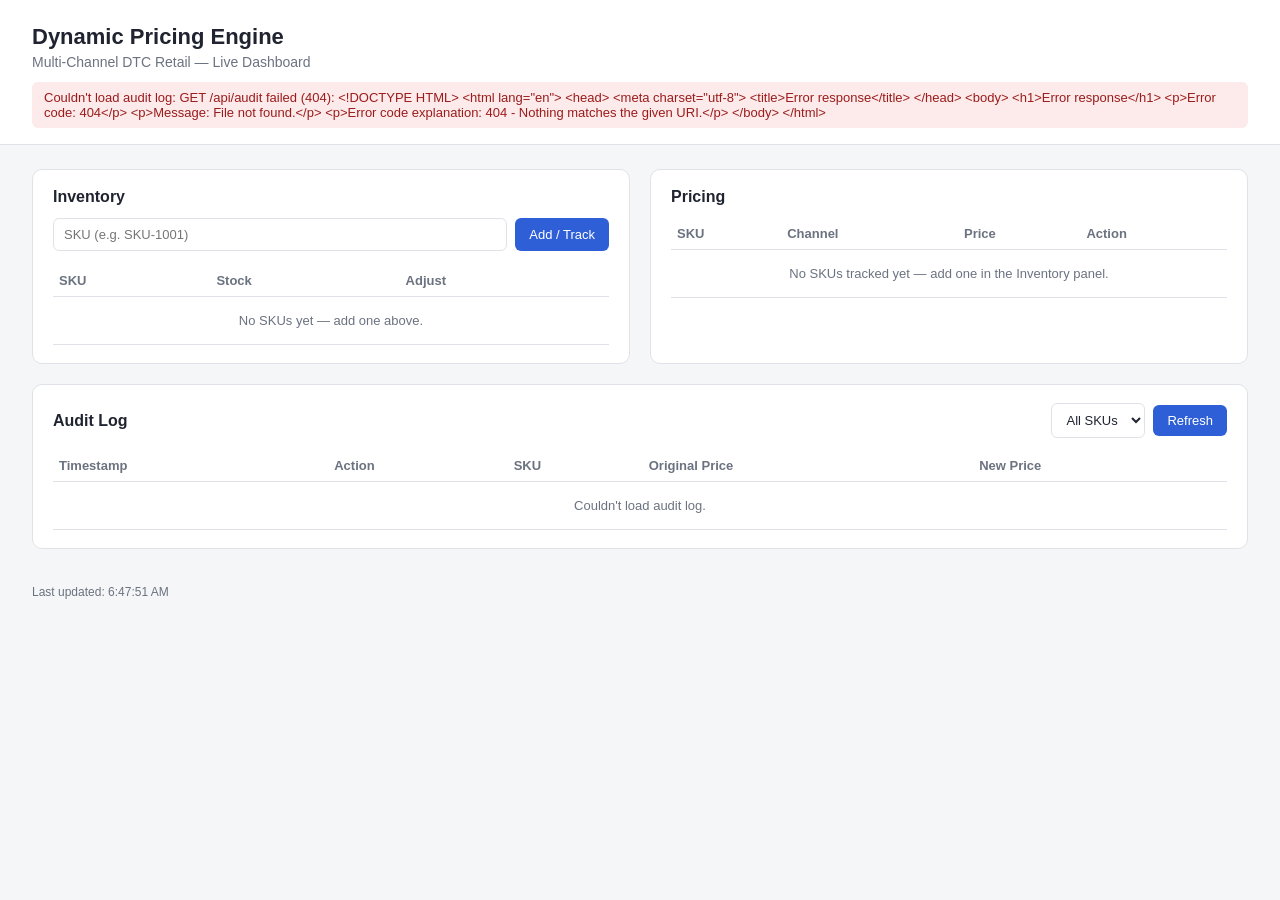
==== src/main/resources/static/index.html @ 4244339b "Add web dashboard UI (Inventory, Pricing, Audit panels)" ====
<!DOCTYPE html>
<html lang="en">
<head>
  <meta charset="UTF-8" />
  <meta name="viewport" content="width=device-width, initial-scale=1.0" />
  <title>Dynamic Pricing Engine — Dashboard</title>
  <link rel="stylesheet" href="css/dashboard.css" />
</head>
<body>

  <header class="app-header">
    <h1>Dynamic Pricing Engine</h1>
    <p class="subtitle">Multi-Channel DTC Retail — Live Dashboard</p>
    <div id="status-banner" class="status-banner status-ok" hidden></div>
  </header>

  <main class="dashboard-grid">

    <!-- Inventory Panel -->
    <section class="panel" id="inventory-panel">
      <h2>Inventory</h2>
      <div class="panel-toolbar">
        <input id="inventory-sku-input" type="text" placeholder="SKU (e.g. SKU-1001)" />
        <button id="inventory-lookup-btn">Add / Track</button>
      </div>
      <table class="data-table">
        <thead>
          <tr>
            <th>SKU</th>
            <th>Stock</th>
            <th>Adjust</th>
          </tr>
        </thead>
        <tbody id="inventory-rows">
          <!-- rows injected by inventory-panel.js -->
        </tbody>
      </table>
    </section>

    <!-- Pricing Panel -->
    <section class="panel" id="pricing-panel">
      <h2>Pricing</h2>
      <table class="data-table">
        <thead>
          <tr>
            <th>SKU</th>
            <th>Channel</th>
            <th>Price</th>
            <th>Action</th>
          </tr>
        </thead>
        <tbody id="pricing-rows">
          <!-- rows injected by pricing-panel.js -->
        </tbody>
      </table>
    </section>

    <!-- Audit Panel -->
    <section class="panel panel-wide" id="audit-panel">
      <div class="panel-header-row">
        <h2>Audit Log</h2>
        <div class="audit-toolbar">
          <select id="audit-sku-filter" aria-label="Filter audit log by SKU">
            <option value="">All SKUs</option>
          </select>
          <button id="audit-refresh-btn">Refresh</button>
        </div>
      </div>
      <table class="data-table">
        <thead>
          <tr>
            <th>Timestamp</th>
            <th>Action</th>
            <th>SKU</th>
            <th>Original Price</th>
            <th>New Price</th>
          </tr>
        </thead>
        <tbody id="audit-rows">
          <!-- rows injected by audit-panel.js -->
        </tbody>
      </table>
    </section>

  </main>

  <footer class="app-footer">
    <span id="last-updated">Not yet loaded</span>
  </footer>

  <script src="js/api.js"></script>
  <script src="js/inventory-panel.js"></script>
  <script src="js/pricing-panel.js"></script>
  <script src="js/audit-panel.js"></script>
  <script src="js/dashboard.js"></script>
</body>
</html>
---- src/main/resources/static/css/dashboard.css ----
:root {
  --color-bg: #f5f6f8;
  --color-panel: #ffffff;
  --color-border: #e0e2e7;
  --color-text: #1f2430;
  --color-muted: #6b7280;
  --color-primary: #2f5fd6;
  --color-primary-hover: #24449e;
  --color-rising: #1a8f4c;
  --color-falling: #c23b3b;
  --color-stable: #6b7280;
  --color-danger-bg: #fdeaea;
  --color-danger-text: #9b1c1c;
  --color-ok-bg: #e8f5ee;
  --color-ok-text: #1a6b3c;
  font-family: -apple-system, BlinkMacSystemFont, "Segoe UI", Roboto, Helvetica, Arial, sans-serif;
}

* { box-sizing: border-box; }

body {
  margin: 0;
  background: var(--color-bg);
  color: var(--color-text);
}

.app-header {
  padding: 24px 32px 16px;
  border-bottom: 1px solid var(--color-border);
  background: var(--color-panel);
}

.app-header h1 {
  margin: 0;
  font-size: 22px;
}

.subtitle {
  margin: 4px 0 0;
  color: var(--color-muted);
  font-size: 14px;
}

.status-banner {
  margin-top: 12px;
  padding: 8px 12px;
  border-radius: 6px;
  font-size: 13px;
}

.status-banner.status-ok {
  background: var(--color-ok-bg);
  color: var(--color-ok-text);
}

.status-banner.status-error {
  background: var(--color-danger-bg);
  color: var(--color-danger-text);
}

.dashboard-grid {
  display: grid;
  grid-template-columns: 1fr 1fr;
  gap: 20px;
  padding: 24px 32px;
}

.panel {
  background: var(--color-panel);
  border: 1px solid var(--color-border);
  border-radius: 10px;
  padding: 18px 20px;
}

.panel-wide {
  grid-column: 1 / -1;
}

.panel h2 {
  margin: 0 0 12px;
  font-size: 16px;
}

.panel-header-row {
  display: flex;
  align-items: center;
  justify-content: space-between;
  margin-bottom: 12px;
}

.panel-header-row h2 { margin: 0; }

.panel-toolbar {
  display: flex;
  gap: 8px;
  margin-bottom: 14px;
}

.panel-toolbar input {
  flex: 1;
  padding: 8px 10px;
  border: 1px solid var(--color-border);
  border-radius: 6px;
  font-size: 13px;
}

.audit-toolbar {
  display: flex;
  gap: 8px;
  align-items: center;
}

.audit-toolbar select {
  padding: 8px 10px;
  border: 1px solid var(--color-border);
  border-radius: 6px;
  font-size: 13px;
  background: var(--color-panel);
  color: var(--color-text);
}

button {
  padding: 8px 14px;
  background: var(--color-primary);
  color: white;
  border: none;
  border-radius: 6px;
  font-size: 13px;
  cursor: pointer;
}

button:hover { background: var(--color-primary-hover); }

button.secondary {
  background: transparent;
  color: var(--color-primary);
  border: 1px solid var(--color-primary);
}

button.secondary:hover {
  background: #eef2fc;
}

.data-table {
  width: 100%;
  border-collapse: collapse;
  font-size: 13px;
}

.data-table th {
  text-align: left;
  padding: 8px 6px;
  color: var(--color-muted);
  border-bottom: 1px solid var(--color-border);
  font-weight: 600;
}

.data-table td {
  padding: 8px 6px;
  border-bottom: 1px solid var(--color-border);
}

.data-table tbody tr:hover {
  background: #fafbfd;
}

.qty-controls {
  display: flex;
  gap: 6px;
  align-items: center;
}

.qty-controls button {
  padding: 4px 10px;
  font-size: 14px;
}

.trend-badge {
  display: inline-block;
  padding: 2px 8px;
  border-radius: 12px;
  font-size: 12px;
  font-weight: 600;
}

.trend-badge.RISING { background: #e6f6ec; color: var(--color-rising); }
.trend-badge.FALLING { background: #fbeaea; color: var(--color-falling); }
.trend-badge.STABLE { background: #eef0f2; color: var(--color-stable); }

.empty-row td {
  color: var(--color-muted);
  text-align: center;
  padding: 16px 6px;
}

.app-footer {
  padding: 12px 32px 24px;
  color: var(--color-muted);
  font-size: 12px;
}
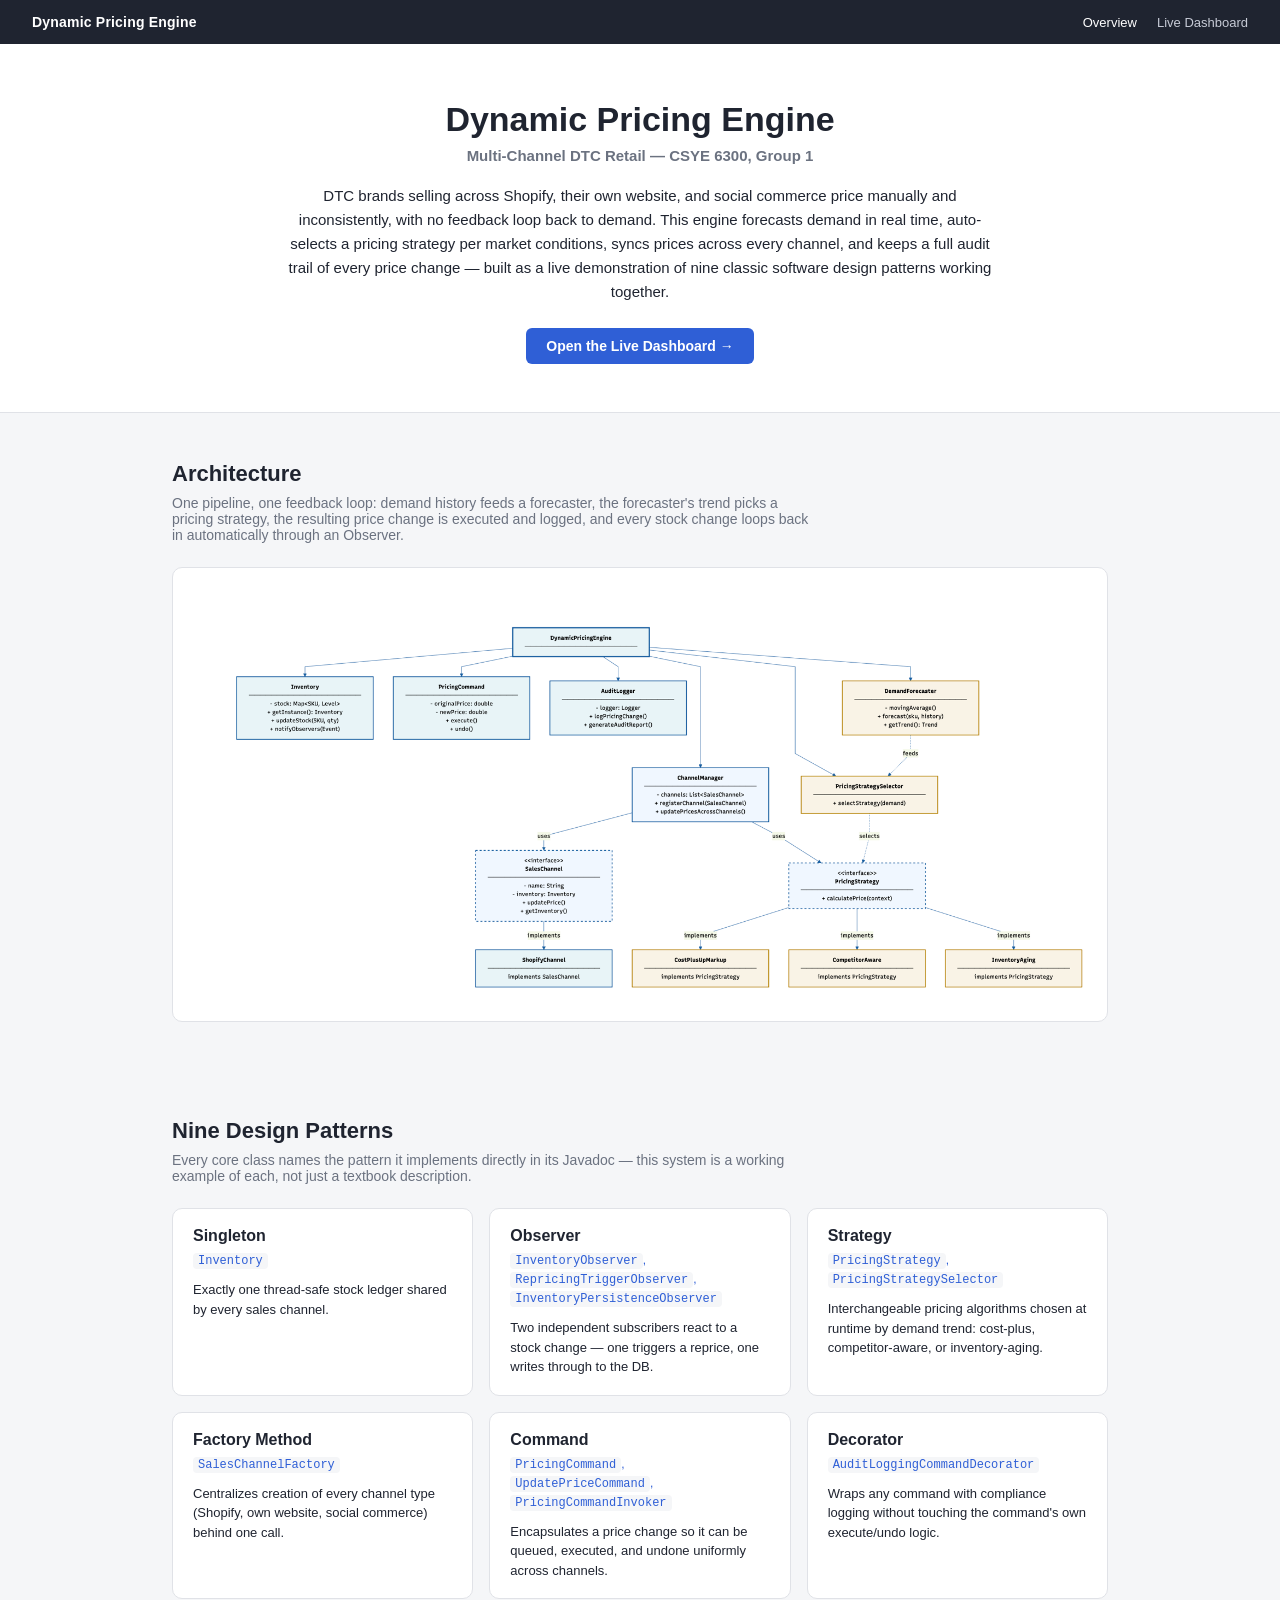
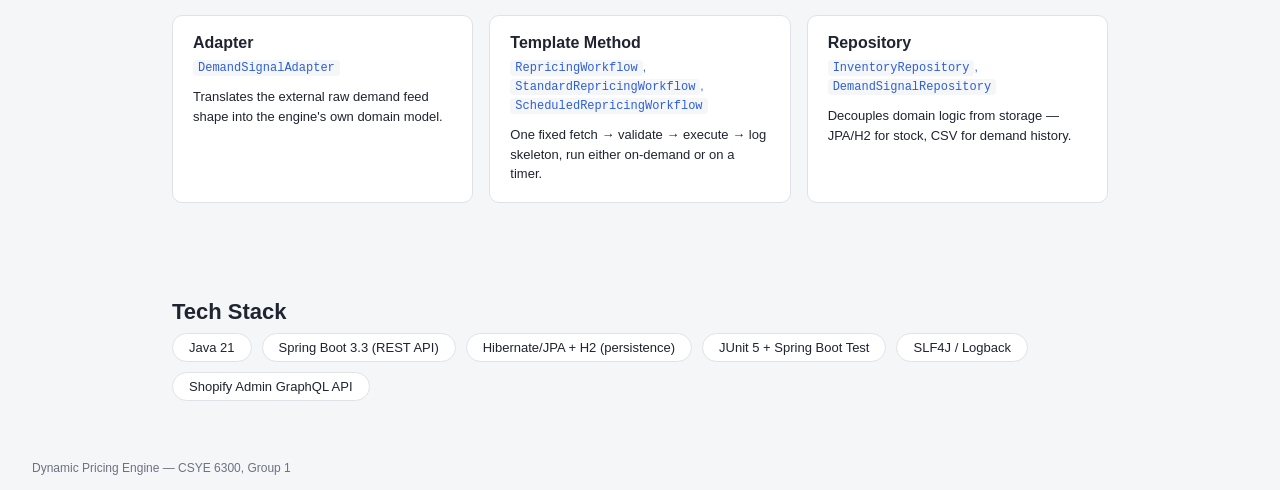
==== commit a8424358: "make a overview dashboard" ====
--- a/src/main/resources/static/index.html
+++ b/src/main/resources/static/index.html
@@ -3,95 +3,128 @@
 <head>
   <meta charset="UTF-8" />
   <meta name="viewport" content="width=device-width, initial-scale=1.0" />
-  <title>Dynamic Pricing Engine — Dashboard</title>
+  <title>Dynamic Pricing Engine — Multi-Channel DTC Retail</title>
   <link rel="stylesheet" href="css/dashboard.css" />
+  <link rel="stylesheet" href="css/landing.css" />
 </head>
 <body>
 
-  <header class="app-header">
+  <nav class="top-nav">
+    <span class="top-nav-brand">Dynamic Pricing Engine</span>
+    <div class="top-nav-links">
+      <a href="index.html" class="active">Overview</a>
+      <a href="dashboard.html">Live Dashboard</a>
+    </div>
+  </nav>
+
+  <header class="hero">
     <h1>Dynamic Pricing Engine</h1>
-    <p class="subtitle">Multi-Channel DTC Retail — Live Dashboard</p>
-    <div id="status-banner" class="status-banner status-ok" hidden></div>
+    <p class="hero-subtitle">Multi-Channel DTC Retail — CSYE 6300, Group 1</p>
+    <p class="hero-blurb">
+      DTC brands selling across Shopify, their own website, and social commerce
+      price manually and inconsistently, with no feedback loop back to demand.
+      This engine forecasts demand in real time, auto-selects a pricing
+      strategy per market conditions, syncs prices across every channel, and
+      keeps a full audit trail of every price change — built as a live
+      demonstration of nine classic software design patterns working together.
+    </p>
+    <a class="hero-cta" href="dashboard.html">Open the Live Dashboard →</a>
   </header>
 
-  <main class="dashboard-grid">
+  <section class="section">
+    <h2>Architecture</h2>
+    <p class="section-lede">
+      One pipeline, one feedback loop: demand history feeds a forecaster,
+      the forecaster's trend picks a pricing strategy, the resulting price
+      change is executed and logged, and every stock change loops back in
+      automatically through an Observer.
+    </p>
+    <div class="diagram-frame">
+      <img src="media/uml_diagram.png" alt="UML diagram of the pricing engine architecture" />
+    </div>
+  </section>
 
-    <!-- Inventory Panel -->
-    <section class="panel" id="inventory-panel">
-      <h2>Inventory</h2>
-      <div class="panel-toolbar">
-        <input id="inventory-sku-input" type="text" placeholder="SKU (e.g. SKU-1001)" />
-        <button id="inventory-lookup-btn">Add / Track</button>
-      </div>
-      <table class="data-table">
-        <thead>
-          <tr>
-            <th>SKU</th>
-            <th>Stock</th>
-            <th>Adjust</th>
-          </tr>
-        </thead>
-        <tbody id="inventory-rows">
-          <!-- rows injected by inventory-panel.js -->
-        </tbody>
-      </table>
-    </section>
+  <section class="section">
+    <h2>Nine Design Patterns</h2>
+    <p class="section-lede">
+      Every core class names the pattern it implements directly in its
+      Javadoc — this system is a working example of each, not just a
+      textbook description.
+    </p>
+    <div class="pattern-grid">
 
-    <!-- Pricing Panel -->
-    <section class="panel" id="pricing-panel">
-      <h2>Pricing</h2>
-      <table class="data-table">
-        <thead>
-          <tr>
-            <th>SKU</th>
-            <th>Channel</th>
-            <th>Price</th>
-            <th>Action</th>
-          </tr>
-        </thead>
-        <tbody id="pricing-rows">
-          <!-- rows injected by pricing-panel.js -->
-        </tbody>
-      </table>
-    </section>
+      <article class="pattern-card">
+        <h3>Singleton</h3>
+        <p class="pattern-class"><code>Inventory</code></p>
+        <p>Exactly one thread-safe stock ledger shared by every sales channel.</p>
+      </article>
 
-    <!-- Audit Panel -->
-    <section class="panel panel-wide" id="audit-panel">
-      <div class="panel-header-row">
-        <h2>Audit Log</h2>
-        <div class="audit-toolbar">
-          <select id="audit-sku-filter" aria-label="Filter audit log by SKU">
-            <option value="">All SKUs</option>
-          </select>
-          <button id="audit-refresh-btn">Refresh</button>
-        </div>
-      </div>
-      <table class="data-table">
-        <thead>
-          <tr>
-            <th>Timestamp</th>
-            <th>Action</th>
-            <th>SKU</th>
-            <th>Original Price</th>
-            <th>New Price</th>
-          </tr>
-        </thead>
-        <tbody id="audit-rows">
-          <!-- rows injected by audit-panel.js -->
-        </tbody>
-      </table>
-    </section>
+      <article class="pattern-card">
+        <h3>Observer</h3>
+        <p class="pattern-class"><code>InventoryObserver</code>, <code>RepricingTriggerObserver</code>, <code>InventoryPersistenceObserver</code></p>
+        <p>Two independent subscribers react to a stock change — one triggers a reprice, one writes through to the DB.</p>
+      </article>
 
-  </main>
+      <article class="pattern-card">
+        <h3>Strategy</h3>
+        <p class="pattern-class"><code>PricingStrategy</code>, <code>PricingStrategySelector</code></p>
+        <p>Interchangeable pricing algorithms chosen at runtime by demand trend: cost-plus, competitor-aware, or inventory-aging.</p>
+      </article>
+
+      <article class="pattern-card">
+        <h3>Factory Method</h3>
+        <p class="pattern-class"><code>SalesChannelFactory</code></p>
+        <p>Centralizes creation of every channel type (Shopify, own website, social commerce) behind one call.</p>
+      </article>
+
+      <article class="pattern-card">
+        <h3>Command</h3>
+        <p class="pattern-class"><code>PricingCommand</code>, <code>UpdatePriceCommand</code>, <code>PricingCommandInvoker</code></p>
+        <p>Encapsulates a price change so it can be queued, executed, and undone uniformly across channels.</p>
+      </article>
+
+      <article class="pattern-card">
+        <h3>Decorator</h3>
+        <p class="pattern-class"><code>AuditLoggingCommandDecorator</code></p>
+        <p>Wraps any command with compliance logging without touching the command's own execute/undo logic.</p>
+      </article>
+
+      <article class="pattern-card">
+        <h3>Adapter</h3>
+        <p class="pattern-class"><code>DemandSignalAdapter</code></p>
+        <p>Translates the external raw demand feed shape into the engine's own domain model.</p>
+      </article>
+
+      <article class="pattern-card">
+        <h3>Template Method</h3>
+        <p class="pattern-class"><code>RepricingWorkflow</code>, <code>StandardRepricingWorkflow</code>, <code>ScheduledRepricingWorkflow</code></p>
+        <p>One fixed fetch → validate → execute → log skeleton, run either on-demand or on a timer.</p>
+      </article>
+
+      <article class="pattern-card">
+        <h3>Repository</h3>
+        <p class="pattern-class"><code>InventoryRepository</code>, <code>DemandSignalRepository</code></p>
+        <p>Decouples domain logic from storage — JPA/H2 for stock, CSV for demand history.</p>
+      </article>
+
+    </div>
+  </section>
+
+  <section class="section">
+    <h2>Tech Stack</h2>
+    <ul class="tech-list">
+      <li>Java 21</li>
+      <li>Spring Boot 3.3 (REST API)</li>
+      <li>Hibernate/JPA + H2 (persistence)</li>
+      <li>JUnit 5 + Spring Boot Test</li>
+      <li>SLF4J / Logback</li>
+      <li>Shopify Admin GraphQL API</li>
+    </ul>
+  </section>
 
   <footer class="app-footer">
-    <span id="last-updated">Not yet loaded</span>
+    <span>Dynamic Pricing Engine — CSYE 6300, Group 1</span>
   </footer>
 
-  <script src="js/api.js"></script>
-  <script src="js/inventory-panel.js"></script>
-  <script src="js/pricing-panel.js"></script>
-  <script src="js/audit-panel.js"></script>
-  <script src="js/dashboard.js"></script>
 </body>
 </html>
--- a/src/main/resources/static/css/dashboard.css
+++ b/src/main/resources/static/css/dashboard.css
@@ -24,6 +24,52 @@
   color: var(--color-text);
 }
 
+.top-nav {
+  display: flex;
+  align-items: center;
+  justify-content: space-between;
+  padding: 14px 32px;
+  background: var(--color-text);
+}
+
+.top-nav-brand {
+  color: #fff;
+  font-weight: 600;
+  font-size: 14px;
+  letter-spacing: 0.2px;
+}
+
+.top-nav-links {
+  display: flex;
+  gap: 20px;
+}
+
+.top-nav-links a {
+  color: #c7cbd6;
+  text-decoration: none;
+  font-size: 13px;
+  font-weight: 500;
+}
+
+.top-nav-links a:hover,
+.top-nav-links a.active {
+  color: #fff;
+}
+
+.panel-subtitle {
+  margin: -4px 0 14px;
+  color: var(--color-muted);
+  font-size: 12px;
+  line-height: 1.5;
+}
+
+.panel-subtitle code {
+  background: var(--color-bg);
+  border-radius: 4px;
+  padding: 1px 5px;
+  font-size: 11px;
+}
+
 .app-header {
   padding: 24px 32px 16px;
   border-bottom: 1px solid var(--color-border);
--- a/src/main/resources/static/css/landing.css
+++ b/src/main/resources/static/css/landing.css
@@ -0,0 +1,135 @@
+.hero {
+  padding: 56px 32px 48px;
+  background: var(--color-panel);
+  border-bottom: 1px solid var(--color-border);
+  text-align: center;
+}
+
+.hero h1 {
+  margin: 0;
+  font-size: 34px;
+}
+
+.hero-subtitle {
+  margin: 8px 0 0;
+  color: var(--color-muted);
+  font-size: 15px;
+  font-weight: 600;
+}
+
+.hero-blurb {
+  max-width: 720px;
+  margin: 20px auto 0;
+  color: var(--color-text);
+  font-size: 15px;
+  line-height: 1.6;
+}
+
+.hero-cta {
+  display: inline-block;
+  margin-top: 24px;
+  padding: 10px 20px;
+  background: var(--color-primary);
+  color: #fff;
+  text-decoration: none;
+  border-radius: 6px;
+  font-size: 14px;
+  font-weight: 600;
+}
+
+.hero-cta:hover {
+  background: var(--color-primary-hover);
+}
+
+.section {
+  max-width: 1000px;
+  margin: 0 auto;
+  padding: 48px 32px;
+}
+
+.section h2 {
+  margin: 0 0 8px;
+  font-size: 22px;
+}
+
+.section-lede {
+  margin: 0 0 24px;
+  color: var(--color-muted);
+  font-size: 14px;
+  max-width: 640px;
+}
+
+.diagram-frame {
+  background: var(--color-panel);
+  border: 1px solid var(--color-border);
+  border-radius: 10px;
+  padding: 16px;
+  text-align: center;
+}
+
+.diagram-frame img {
+  max-width: 100%;
+  height: auto;
+  border-radius: 6px;
+}
+
+.pattern-grid {
+  display: grid;
+  grid-template-columns: repeat(3, 1fr);
+  gap: 16px;
+}
+
+.pattern-card {
+  background: var(--color-panel);
+  border: 1px solid var(--color-border);
+  border-radius: 10px;
+  padding: 18px 20px;
+}
+
+.pattern-card h3 {
+  margin: 0 0 6px;
+  font-size: 16px;
+}
+
+.pattern-class {
+  margin: 0 0 10px;
+  font-size: 12px;
+  color: var(--color-primary);
+  line-height: 1.5;
+}
+
+.pattern-class code {
+  background: var(--color-bg);
+  border-radius: 4px;
+  padding: 1px 5px;
+}
+
+.pattern-card p:not(.pattern-class) {
+  margin: 0;
+  font-size: 13px;
+  color: var(--color-text);
+  line-height: 1.5;
+}
+
+.tech-list {
+  display: flex;
+  flex-wrap: wrap;
+  gap: 10px;
+  list-style: none;
+  padding: 0;
+  margin: 0;
+}
+
+.tech-list li {
+  background: var(--color-panel);
+  border: 1px solid var(--color-border);
+  border-radius: 20px;
+  padding: 6px 16px;
+  font-size: 13px;
+}
+
+@media (max-width: 720px) {
+  .pattern-grid {
+    grid-template-columns: 1fr;
+  }
+}
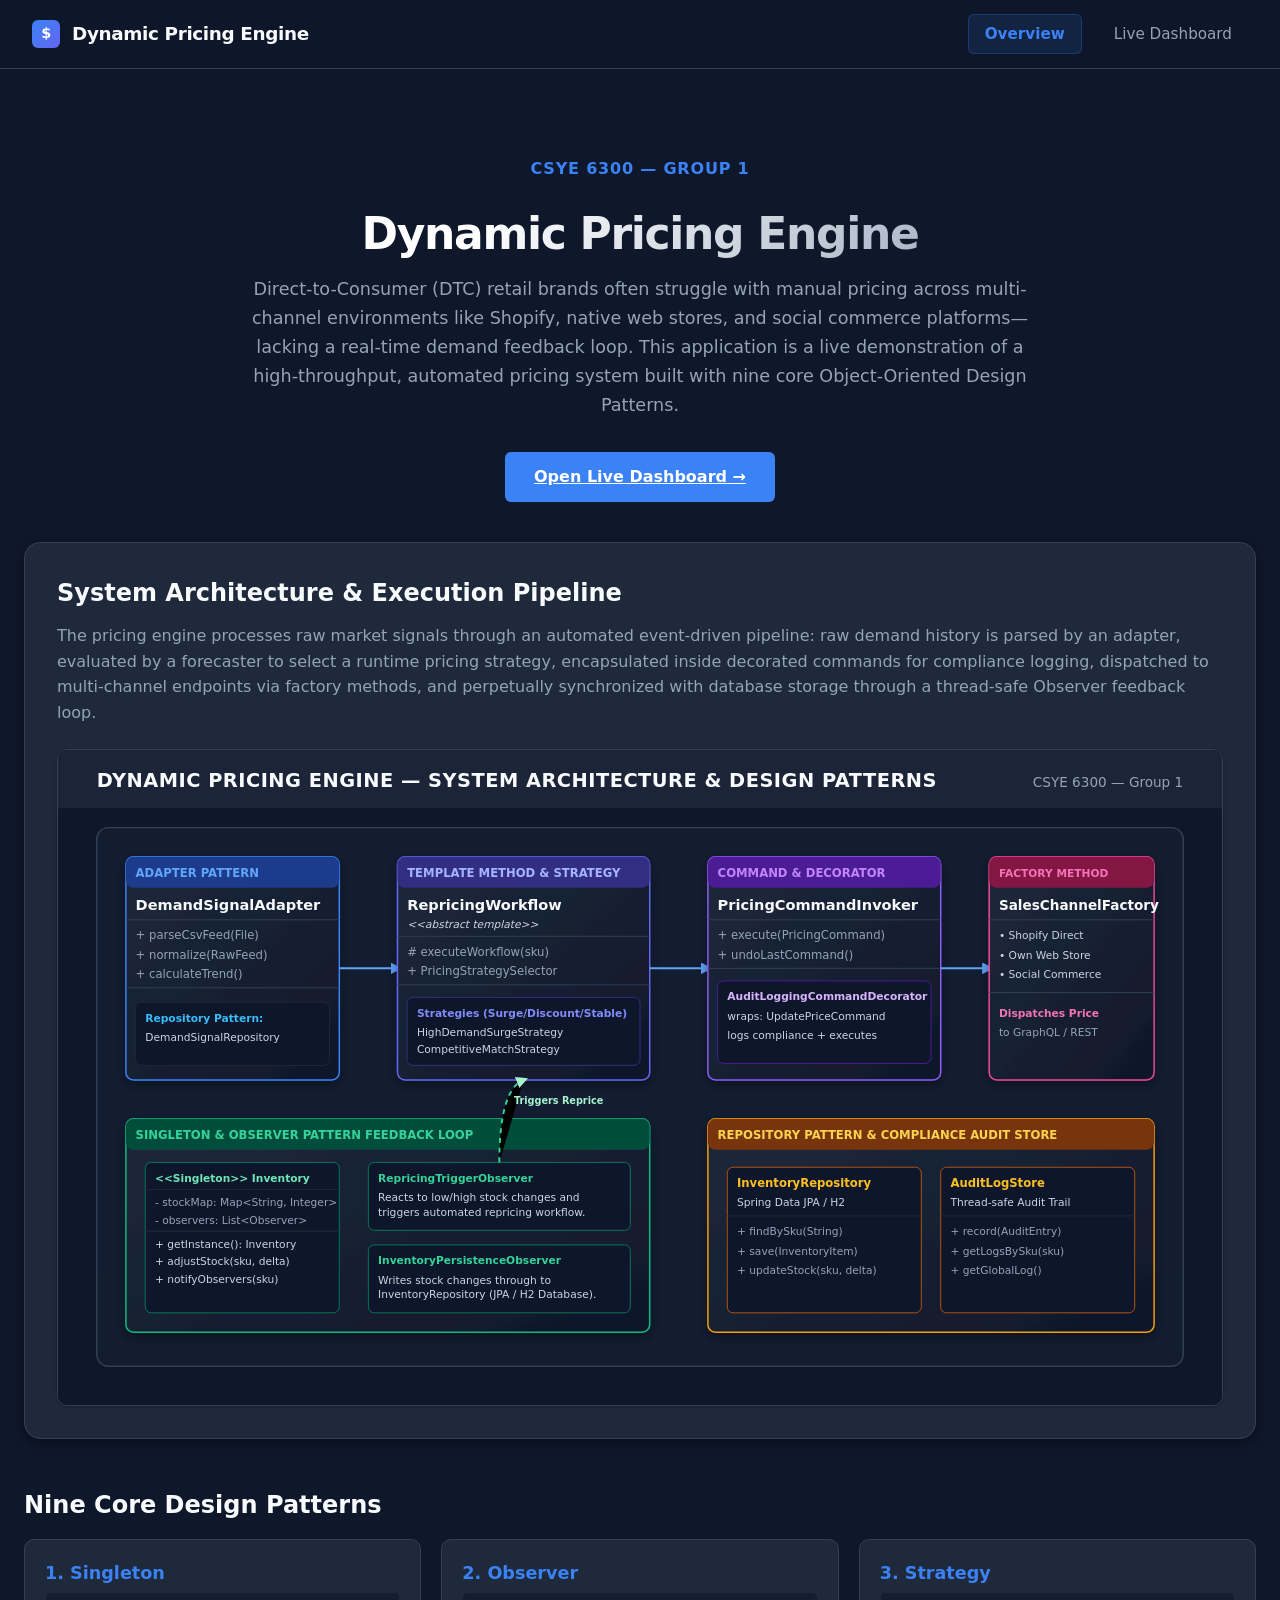
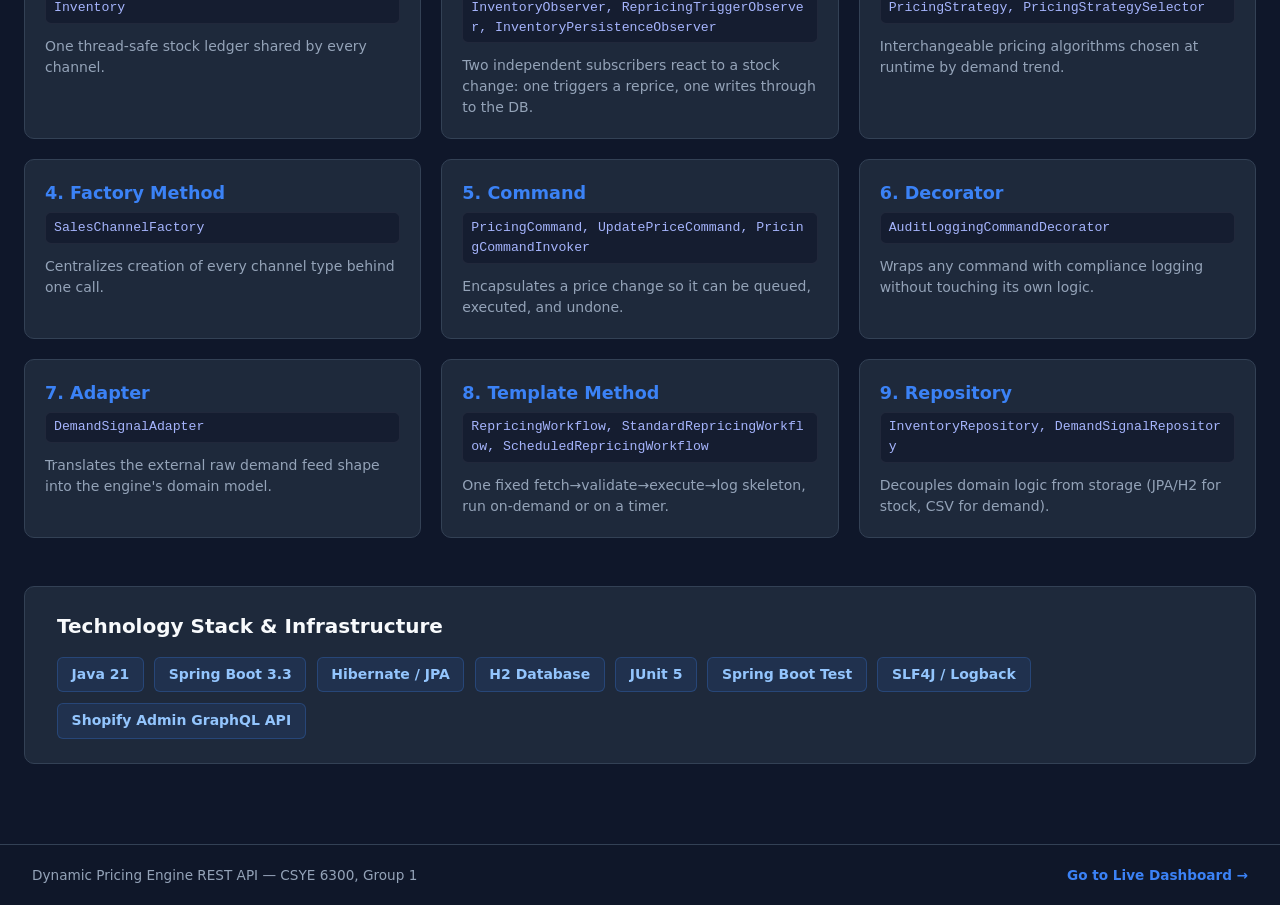
==== commit 72acf5d0: "Integrate emergent-generated dashboard UI with real backend, add pagination Replace the hand-built s" ====
--- a/src/main/resources/static/index.html
+++ b/src/main/resources/static/index.html
@@ -1,129 +1,145 @@
 <!DOCTYPE html>
 <html lang="en">
 <head>
-  <meta charset="UTF-8" />
-  <meta name="viewport" content="width=device-width, initial-scale=1.0" />
-  <title>Dynamic Pricing Engine — Multi-Channel DTC Retail</title>
-  <link rel="stylesheet" href="css/dashboard.css" />
-  <link rel="stylesheet" href="css/landing.css" />
+  <meta charset="UTF-8">
+  <meta name="viewport" content="width=device-width, initial-scale=1.0">
+  <title>Overview — Dynamic Pricing Engine</title>
+  <link rel="stylesheet" href="css/styles.css">
 </head>
 <body>
 
+  <!-- Persistent Top Navigation Bar -->
   <nav class="top-nav">
-    <span class="top-nav-brand">Dynamic Pricing Engine</span>
-    <div class="top-nav-links">
-      <a href="index.html" class="active">Overview</a>
-      <a href="dashboard.html">Live Dashboard</a>
+    <a href="index.html" class="nav-brand">
+      <div class="nav-brand-icon">$</div>
+      <span>Dynamic Pricing Engine</span>
+    </a>
+    <div class="nav-links">
+      <a href="index.html" class="nav-link active">Overview</a>
+      <a href="dashboard.html" class="nav-link">Live Dashboard</a>
     </div>
   </nav>
 
-  <header class="hero">
-    <h1>Dynamic Pricing Engine</h1>
-    <p class="hero-subtitle">Multi-Channel DTC Retail — CSYE 6300, Group 1</p>
-    <p class="hero-blurb">
-      DTC brands selling across Shopify, their own website, and social commerce
-      price manually and inconsistently, with no feedback loop back to demand.
-      This engine forecasts demand in real time, auto-selects a pricing
-      strategy per market conditions, syncs prices across every channel, and
-      keeps a full audit trail of every price change — built as a live
-      demonstration of nine classic software design patterns working together.
-    </p>
-    <a class="hero-cta" href="dashboard.html">Open the Live Dashboard →</a>
-  </header>
+  <main class="page-container">
 
-  <section class="section">
-    <h2>Architecture</h2>
-    <p class="section-lede">
-      One pipeline, one feedback loop: demand history feeds a forecaster,
-      the forecaster's trend picks a pricing strategy, the resulting price
-      change is executed and logged, and every stock change loops back in
-      automatically through an Observer.
-    </p>
-    <div class="diagram-frame">
-      <img src="media/uml_diagram.png" alt="UML diagram of the pricing engine architecture" />
-    </div>
-  </section>
+    <!-- Hero Section -->
+    <section class="hero-section">
+      <div class="group-tag">CSYE 6300 — Group 1</div>
+      <h1>Dynamic Pricing Engine</h1>
+      <p>
+        Direct-to-Consumer (DTC) retail brands often struggle with manual pricing across multi-channel environments like Shopify, native web stores, and social commerce platforms—lacking a real-time demand feedback loop. This application is a live demonstration of a high-throughput, automated pricing system built with nine core Object-Oriented Design Patterns.
+      </p>
+      <a href="dashboard.html" class="btn btn-primary" style="padding: 0.75rem 1.75rem; font-size: 1rem;">
+        Open Live Dashboard &rarr;
+      </a>
+    </section>
 
-  <section class="section">
-    <h2>Nine Design Patterns</h2>
-    <p class="section-lede">
-      Every core class names the pattern it implements directly in its
-      Javadoc — this system is a working example of each, not just a
-      textbook description.
-    </p>
-    <div class="pattern-grid">
+    <!-- Architecture Section -->
+    <section class="arch-section">
+      <h2>System Architecture &amp; Execution Pipeline</h2>
+      <p>
+        The pricing engine processes raw market signals through an automated event-driven pipeline: raw demand history is parsed by an adapter, evaluated by a forecaster to select a runtime pricing strategy, encapsulated inside decorated commands for compliance logging, dispatched to multi-channel endpoints via factory methods, and perpetually synchronized with database storage through a thread-safe Observer feedback loop.
+      </p>
+      <div class="arch-diagram-box">
+        <picture>
+          <source srcset="media/uml_diagram.svg" type="image/svg+xml">
+          <img src="media/uml_diagram.png" alt="UML Architecture Diagram for Dynamic Pricing Engine" referrerpolicy="no-referrer">
+        </picture>
+      </div>
+    </section>
 
-      <article class="pattern-card">
-        <h3>Singleton</h3>
-        <p class="pattern-class"><code>Inventory</code></p>
-        <p>Exactly one thread-safe stock ledger shared by every sales channel.</p>
-      </article>
+    <!-- Nine Design Patterns Grid -->
+    <section style="margin-bottom: 3rem;">
+      <h2 style="font-size: 1.5rem; font-weight: 700; margin-bottom: 1rem;">Nine Core Design Patterns</h2>
+      
+      <div class="patterns-grid">
+        
+        <!-- 1. Singleton -->
+        <div class="pattern-card">
+          <div class="pattern-name">1. Singleton</div>
+          <code class="class-name">Inventory</code>
+          <p class="desc">One thread-safe stock ledger shared by every channel.</p>
+        </div>
 
-      <article class="pattern-card">
-        <h3>Observer</h3>
-        <p class="pattern-class"><code>InventoryObserver</code>, <code>RepricingTriggerObserver</code>, <code>InventoryPersistenceObserver</code></p>
-        <p>Two independent subscribers react to a stock change — one triggers a reprice, one writes through to the DB.</p>
-      </article>
+        <!-- 2. Observer -->
+        <div class="pattern-card">
+          <div class="pattern-name">2. Observer</div>
+          <code class="class-name">InventoryObserver, RepricingTriggerObserver, InventoryPersistenceObserver</code>
+          <p class="desc">Two independent subscribers react to a stock change: one triggers a reprice, one writes through to the DB.</p>
+        </div>
 
-      <article class="pattern-card">
-        <h3>Strategy</h3>
-        <p class="pattern-class"><code>PricingStrategy</code>, <code>PricingStrategySelector</code></p>
-        <p>Interchangeable pricing algorithms chosen at runtime by demand trend: cost-plus, competitor-aware, or inventory-aging.</p>
-      </article>
+        <!-- 3. Strategy -->
+        <div class="pattern-card">
+          <div class="pattern-name">3. Strategy</div>
+          <code class="class-name">PricingStrategy, PricingStrategySelector</code>
+          <p class="desc">Interchangeable pricing algorithms chosen at runtime by demand trend.</p>
+        </div>
 
-      <article class="pattern-card">
-        <h3>Factory Method</h3>
-        <p class="pattern-class"><code>SalesChannelFactory</code></p>
-        <p>Centralizes creation of every channel type (Shopify, own website, social commerce) behind one call.</p>
-      </article>
+        <!-- 4. Factory Method -->
+        <div class="pattern-card">
+          <div class="pattern-name">4. Factory Method</div>
+          <code class="class-name">SalesChannelFactory</code>
+          <p class="desc">Centralizes creation of every channel type behind one call.</p>
+        </div>
 
-      <article class="pattern-card">
-        <h3>Command</h3>
-        <p class="pattern-class"><code>PricingCommand</code>, <code>UpdatePriceCommand</code>, <code>PricingCommandInvoker</code></p>
-        <p>Encapsulates a price change so it can be queued, executed, and undone uniformly across channels.</p>
-      </article>
+        <!-- 5. Command -->
+        <div class="pattern-card">
+          <div class="pattern-name">5. Command</div>
+          <code class="class-name">PricingCommand, UpdatePriceCommand, PricingCommandInvoker</code>
+          <p class="desc">Encapsulates a price change so it can be queued, executed, and undone.</p>
+        </div>
 
-      <article class="pattern-card">
-        <h3>Decorator</h3>
-        <p class="pattern-class"><code>AuditLoggingCommandDecorator</code></p>
-        <p>Wraps any command with compliance logging without touching the command's own execute/undo logic.</p>
-      </article>
+        <!-- 6. Decorator -->
+        <div class="pattern-card">
+          <div class="pattern-name">6. Decorator</div>
+          <code class="class-name">AuditLoggingCommandDecorator</code>
+          <p class="desc">Wraps any command with compliance logging without touching its own logic.</p>
+        </div>
 
-      <article class="pattern-card">
-        <h3>Adapter</h3>
-        <p class="pattern-class"><code>DemandSignalAdapter</code></p>
-        <p>Translates the external raw demand feed shape into the engine's own domain model.</p>
-      </article>
+        <!-- 7. Adapter -->
+        <div class="pattern-card">
+          <div class="pattern-name">7. Adapter</div>
+          <code class="class-name">DemandSignalAdapter</code>
+          <p class="desc">Translates the external raw demand feed shape into the engine's domain model.</p>
+        </div>
 
-      <article class="pattern-card">
-        <h3>Template Method</h3>
-        <p class="pattern-class"><code>RepricingWorkflow</code>, <code>StandardRepricingWorkflow</code>, <code>ScheduledRepricingWorkflow</code></p>
-        <p>One fixed fetch → validate → execute → log skeleton, run either on-demand or on a timer.</p>
-      </article>
+        <!-- 8. Template Method -->
+        <div class="pattern-card">
+          <div class="pattern-name">8. Template Method</div>
+          <code class="class-name">RepricingWorkflow, StandardRepricingWorkflow, ScheduledRepricingWorkflow</code>
+          <p class="desc">One fixed fetch&rarr;validate&rarr;execute&rarr;log skeleton, run on-demand or on a timer.</p>
+        </div>
 
-      <article class="pattern-card">
-        <h3>Repository</h3>
-        <p class="pattern-class"><code>InventoryRepository</code>, <code>DemandSignalRepository</code></p>
-        <p>Decouples domain logic from storage — JPA/H2 for stock, CSV for demand history.</p>
-      </article>
+        <!-- 9. Repository -->
+        <div class="pattern-card">
+          <div class="pattern-name">9. Repository</div>
+          <code class="class-name">InventoryRepository, DemandSignalRepository</code>
+          <p class="desc">Decouples domain logic from storage (JPA/H2 for stock, CSV for demand).</p>
+        </div>
 
-    </div>
-  </section>
+      </div>
+    </section>
 
-  <section class="section">
-    <h2>Tech Stack</h2>
-    <ul class="tech-list">
-      <li>Java 21</li>
-      <li>Spring Boot 3.3 (REST API)</li>
-      <li>Hibernate/JPA + H2 (persistence)</li>
-      <li>JUnit 5 + Spring Boot Test</li>
-      <li>SLF4J / Logback</li>
-      <li>Shopify Admin GraphQL API</li>
-    </ul>
-  </section>
+    <!-- Tech Stack Box -->
+    <section class="tech-stack-box">
+      <h2 style="font-size: 1.25rem; font-weight: 700; color: var(--text-primary);">Technology Stack &amp; Infrastructure</h2>
+      <div class="tech-stack-tags">
+        <span class="tech-tag">Java 21</span>
+        <span class="tech-tag">Spring Boot 3.3</span>
+        <span class="tech-tag">Hibernate / JPA</span>
+        <span class="tech-tag">H2 Database</span>
+        <span class="tech-tag">JUnit 5</span>
+        <span class="tech-tag">Spring Boot Test</span>
+        <span class="tech-tag">SLF4J / Logback</span>
+        <span class="tech-tag">Shopify Admin GraphQL API</span>
+      </div>
+    </section>
 
-  <footer class="app-footer">
-    <span>Dynamic Pricing Engine — CSYE 6300, Group 1</span>
+  </main>
+
+  <footer>
+    <div>Dynamic Pricing Engine REST API &mdash; CSYE 6300, Group 1</div>
+    <a href="dashboard.html" style="color: var(--accent-primary); text-decoration: none; font-weight: 600;">Go to Live Dashboard &rarr;</a>
   </footer>
 
 </body>
--- a/src/main/resources/static/css/styles.css
+++ b/src/main/resources/static/css/styles.css
@@ -0,0 +1,692 @@
+/* Dynamic Pricing Engine — Master Design System Stylesheet */
+
+:root {
+  --bg-main: #0f172a;
+  --bg-card: #1e293b;
+  --bg-card-hover: #26354a;
+  --bg-input: #0f172a;
+  --border-color: #334155;
+  --border-focus: #3b82f6;
+  
+  --text-primary: #f8fafc;
+  --text-secondary: #94a3b8;
+  --text-muted: #64748b;
+  
+  --accent-primary: #3b82f6;
+  --accent-primary-hover: #2563eb;
+  --accent-secondary: #6366f1;
+  --accent-success: #10b981;
+  --accent-warning: #f59e0b;
+  --accent-danger: #ef4444;
+
+  --badge-green-bg: rgba(16, 185, 129, 0.15);
+  --badge-green-text: #34d399;
+  --badge-green-border: rgba(16, 185, 129, 0.3);
+
+  --badge-red-bg: rgba(239, 68, 68, 0.15);
+  --badge-red-text: #f87171;
+  --badge-red-border: rgba(239, 68, 68, 0.3);
+
+  --badge-gray-bg: rgba(148, 163, 184, 0.15);
+  --badge-gray-text: #cbd5e1;
+  --badge-gray-border: rgba(148, 163, 184, 0.3);
+
+  --badge-blue-bg: rgba(59, 130, 246, 0.15);
+  --badge-blue-text: #60a5fa;
+  --badge-blue-border: rgba(59, 130, 246, 0.3);
+
+  --radius-sm: 6px;
+  --radius-md: 10px;
+  --radius-lg: 16px;
+
+  --shadow-sm: 0 1px 3px rgba(0, 0, 0, 0.3);
+  --shadow-md: 0 4px 12px rgba(0, 0, 0, 0.4);
+  --shadow-lg: 0 10px 25px rgba(0, 0, 0, 0.5);
+
+  --font-sans: 'Inter', system-ui, -apple-system, BlinkMacSystemFont, "Segoe UI", Roboto, sans-serif;
+  --font-mono: 'JetBrains Mono', 'Fira Code', Consolas, Monaco, monospace;
+}
+
+* {
+  box-sizing: border-box;
+  margin: 0;
+  padding: 0;
+}
+
+body {
+  background-color: var(--bg-main);
+  color: var(--text-primary);
+  font-family: var(--font-sans);
+  line-height: 1.5;
+  min-height: 100vh;
+  display: flex;
+  flex-direction: column;
+}
+
+/* Top Navigation Bar */
+.top-nav {
+  background-color: rgba(15, 23, 42, 0.95);
+  backdrop-filter: blur(8px);
+  border-bottom: 1px solid var(--border-color);
+  position: sticky;
+  top: 0;
+  z-index: 1000;
+  padding: 0.85rem 2rem;
+  display: flex;
+  align-items: center;
+  justify-content: space-between;
+}
+
+.nav-brand {
+  display: flex;
+  align-items: center;
+  gap: 0.75rem;
+  font-weight: 700;
+  font-size: 1.15rem;
+  color: var(--text-primary);
+  text-decoration: none;
+  letter-spacing: -0.02em;
+}
+
+.nav-brand-icon {
+  width: 28px;
+  height: 28px;
+  background: linear-gradient(135deg, var(--accent-primary), var(--accent-secondary));
+  border-radius: var(--radius-sm);
+  display: grid;
+  place-items: center;
+  color: #ffffff;
+  font-weight: 800;
+  font-size: 0.9rem;
+}
+
+.nav-links {
+  display: flex;
+  align-items: center;
+  gap: 1rem;
+}
+
+.nav-link {
+  color: var(--text-secondary);
+  text-decoration: none;
+  font-weight: 500;
+  font-size: 0.95rem;
+  padding: 0.5rem 1rem;
+  border-radius: var(--radius-sm);
+  transition: all 0.2s ease;
+}
+
+.nav-link:hover {
+  color: var(--text-primary);
+  background-color: rgba(255, 255, 255, 0.05);
+}
+
+.nav-link.active {
+  color: var(--accent-primary);
+  background-color: rgba(59, 130, 246, 0.12);
+  border: 1px solid rgba(59, 130, 246, 0.25);
+  font-weight: 600;
+}
+
+/* Page Container Layout */
+.page-container {
+  max-width: 1320px;
+  width: 100%;
+  margin: 0 auto;
+  padding: 2rem 1.5rem;
+  flex: 1;
+}
+
+/* Page Header & System Status Banner */
+.header-banner {
+  display: flex;
+  align-items: flex-start;
+  justify-content: space-between;
+  flex-wrap: wrap;
+  gap: 1.5rem;
+  margin-bottom: 2rem;
+  padding-bottom: 1.5rem;
+  border-bottom: 1px solid var(--border-color);
+}
+
+.header-title h1 {
+  font-size: 2rem;
+  font-weight: 800;
+  letter-spacing: -0.025em;
+  color: var(--text-primary);
+  margin-bottom: 0.25rem;
+}
+
+.header-title .subtitle {
+  color: var(--text-secondary);
+  font-size: 0.95rem;
+  font-weight: 500;
+}
+
+.header-actions {
+  display: flex;
+  align-items: center;
+  gap: 1rem;
+  flex-wrap: wrap;
+}
+
+.system-status-widget {
+  background-color: var(--bg-card);
+  border: 1px solid var(--border-color);
+  border-radius: var(--radius-md);
+  padding: 0.6rem 1rem;
+  display: flex;
+  align-items: center;
+  gap: 1.25rem;
+  font-size: 0.85rem;
+  box-shadow: var(--shadow-sm);
+}
+
+.status-item {
+  display: flex;
+  align-items: center;
+  gap: 0.4rem;
+}
+
+.status-dot {
+  width: 8px;
+  height: 8px;
+  border-radius: 50%;
+  background-color: var(--text-muted);
+}
+
+.status-dot.online {
+  background-color: var(--accent-success);
+  box-shadow: 0 0 8px rgba(16, 185, 129, 0.6);
+}
+
+.status-dot.offline {
+  background-color: var(--accent-danger);
+}
+
+/* Buttons */
+.btn {
+  display: inline-flex;
+  align-items: center;
+  justify-content: center;
+  gap: 0.5rem;
+  padding: 0.55rem 1.1rem;
+  font-size: 0.9rem;
+  font-weight: 600;
+  border-radius: var(--radius-sm);
+  border: 1px solid transparent;
+  cursor: pointer;
+  transition: all 0.2s ease;
+  white-space: nowrap;
+}
+
+.btn-primary {
+  background-color: var(--accent-primary);
+  color: #ffffff;
+}
+
+.btn-primary:hover:not(:disabled) {
+  background-color: var(--accent-primary-hover);
+  box-shadow: 0 4px 12px rgba(37, 99, 235, 0.35);
+}
+
+.btn-secondary {
+  background-color: rgba(255, 255, 255, 0.05);
+  color: var(--text-primary);
+  border-color: var(--border-color);
+}
+
+.btn-secondary:hover:not(:disabled) {
+  background-color: rgba(255, 255, 255, 0.1);
+  border-color: var(--text-secondary);
+}
+
+.btn-danger {
+  background-color: rgba(239, 68, 68, 0.12);
+  color: var(--accent-danger);
+  border-color: rgba(239, 68, 68, 0.3);
+}
+
+.btn-danger:hover:not(:disabled) {
+  background-color: var(--accent-danger);
+  color: #ffffff;
+}
+
+.btn-sm {
+  padding: 0.35rem 0.7rem;
+  font-size: 0.8rem;
+}
+
+.btn:disabled {
+  opacity: 0.5;
+  cursor: not-allowed;
+  box-shadow: none !important;
+}
+
+/* Cards & Panel Grid */
+.dashboard-grid {
+  display: grid;
+  grid-template-columns: repeat(12, 1fr);
+  gap: 1.5rem;
+}
+
+.panel-card {
+  background-color: var(--bg-card);
+  border: 1px solid var(--border-color);
+  border-radius: var(--radius-md);
+  padding: 1.5rem;
+  display: flex;
+  flex-direction: column;
+  box-shadow: var(--shadow-sm);
+  transition: border-color 0.2s ease;
+}
+
+.panel-card:hover {
+  border-color: rgba(255, 255, 255, 0.15);
+}
+
+.panel-header {
+  display: flex;
+  align-items: center;
+  justify-content: space-between;
+  margin-bottom: 1.25rem;
+  padding-bottom: 0.75rem;
+  border-bottom: 1px solid rgba(255, 255, 255, 0.06);
+}
+
+.panel-title {
+  display: flex;
+  align-items: center;
+  gap: 0.6rem;
+  font-size: 1.1rem;
+  font-weight: 700;
+  color: var(--text-primary);
+}
+
+.panel-subtitle {
+  font-size: 0.825rem;
+  color: var(--text-secondary);
+  font-weight: 400;
+  margin-top: 0.2rem;
+}
+
+/* Spans in Grid */
+.col-12 { grid-column: span 12; }
+.col-8 { grid-column: span 8; }
+.col-6 { grid-column: span 6; }
+.col-4 { grid-column: span 4; }
+
+@media (max-width: 1024px) {
+  .col-8, .col-6, .col-4 { grid-column: span 12; }
+}
+
+/* Form Controls */
+.form-group {
+  display: flex;
+  flex-direction: column;
+  gap: 0.35rem;
+}
+
+.form-label {
+  font-size: 0.825rem;
+  font-weight: 600;
+  color: var(--text-secondary);
+}
+
+.form-input, .form-select {
+  background-color: var(--bg-input);
+  border: 1px solid var(--border-color);
+  border-radius: var(--radius-sm);
+  padding: 0.5rem 0.75rem;
+  color: var(--text-primary);
+  font-size: 0.9rem;
+  font-family: inherit;
+  outline: none;
+  transition: all 0.2s ease;
+}
+
+.form-input:focus, .form-select:focus {
+  border-color: var(--border-focus);
+  box-shadow: 0 0 0 2px rgba(59, 130, 246, 0.2);
+}
+
+.form-row {
+  display: grid;
+  grid-template-columns: repeat(auto-fit, minmax(130px, 1fr));
+  gap: 0.85rem;
+  margin-bottom: 1rem;
+}
+
+/* Tables */
+.table-container {
+  width: 100%;
+  overflow-x: auto;
+  border-radius: var(--radius-sm);
+  border: 1px solid var(--border-color);
+}
+
+.data-table {
+  width: 100%;
+  border-collapse: collapse;
+  text-align: left;
+  font-size: 0.875rem;
+}
+
+.data-table th {
+  background-color: rgba(15, 23, 42, 0.7);
+  color: var(--text-secondary);
+  font-weight: 600;
+  padding: 0.75rem 1rem;
+  border-bottom: 1px solid var(--border-color);
+  font-size: 0.8rem;
+  text-transform: uppercase;
+  letter-spacing: 0.05em;
+}
+
+.data-table td {
+  padding: 0.85rem 1rem;
+  border-bottom: 1px solid rgba(255, 255, 255, 0.04);
+  color: var(--text-primary);
+  vertical-align: middle;
+}
+
+.data-table tr:last-child td {
+  border-bottom: none;
+}
+
+.data-table tr:hover td {
+  background-color: rgba(255, 255, 255, 0.02);
+}
+
+.pagination-bar {
+  display: flex;
+  align-items: center;
+  justify-content: center;
+  gap: 1rem;
+  padding-top: 0.85rem;
+}
+
+.pagination-status {
+  color: var(--text-muted);
+  font-size: 0.8rem;
+  white-space: nowrap;
+}
+
+.code-font {
+  font-family: var(--font-mono);
+  font-size: 0.85em;
+  background-color: rgba(0, 0, 0, 0.3);
+  padding: 0.15rem 0.4rem;
+  border-radius: 4px;
+  color: #a5b4fc;
+}
+
+/* Badges */
+.badge {
+  display: inline-flex;
+  align-items: center;
+  gap: 0.3rem;
+  padding: 0.25rem 0.65rem;
+  border-radius: 9999px;
+  font-size: 0.75rem;
+  font-weight: 700;
+  letter-spacing: 0.025em;
+  text-transform: uppercase;
+  border: 1px solid transparent;
+}
+
+.badge-rising, .badge-green, .badge-success {
+  background-color: var(--badge-green-bg);
+  color: var(--badge-green-text);
+  border-color: var(--badge-green-border);
+}
+
+.badge-falling, .badge-red, .badge-danger {
+  background-color: var(--badge-red-bg);
+  color: var(--badge-red-text);
+  border-color: var(--badge-red-border);
+}
+
+.badge-stable, .badge-gray, .badge-muted {
+  background-color: var(--badge-gray-bg);
+  color: var(--badge-gray-text);
+  border-color: var(--badge-gray-border);
+}
+
+.badge-blue, .badge-info {
+  background-color: var(--badge-blue-bg);
+  color: var(--badge-blue-text);
+  border-color: var(--badge-blue-border);
+}
+
+/* Feedback/Status Messages */
+.status-msg {
+  padding: 0.65rem 0.85rem;
+  border-radius: var(--radius-sm);
+  font-size: 0.85rem;
+  margin-top: 0.85rem;
+  display: flex;
+  align-items: center;
+  gap: 0.5rem;
+}
+
+.status-msg.info {
+  background-color: rgba(59, 130, 246, 0.12);
+  border: 1px solid rgba(59, 130, 246, 0.25);
+  color: #60a5fa;
+}
+
+.status-msg.success {
+  background-color: rgba(16, 185, 129, 0.12);
+  border: 1px solid rgba(16, 185, 129, 0.25);
+  color: #34d399;
+}
+
+.status-msg.error {
+  background-color: rgba(239, 68, 68, 0.12);
+  border: 1px solid rgba(239, 68, 68, 0.25);
+  color: #f87171;
+}
+
+/* Unavailable / Empty States */
+.state-unavailable {
+  padding: 2rem;
+  text-anchor: middle;
+  text-align: center;
+  color: var(--text-muted);
+  font-size: 0.875rem;
+  font-style: italic;
+  background-color: rgba(0, 0, 0, 0.15);
+  border-radius: var(--radius-sm);
+}
+
+.state-loading {
+  padding: 1.5rem;
+  text-align: center;
+  color: var(--text-secondary);
+  font-size: 0.875rem;
+}
+
+/* Tooltip container */
+[data-tooltip] {
+  position: relative;
+  cursor: pointer;
+}
+
+[data-tooltip]:hover::after {
+  content: attr(data-tooltip);
+  position: absolute;
+  bottom: 125%;
+  left: 50%;
+  transform: translateX(-50%);
+  background-color: #020617;
+  color: #f8fafc;
+  padding: 0.4rem 0.7rem;
+  font-size: 0.75rem;
+  border-radius: var(--radius-sm);
+  white-space: nowrap;
+  border: 1px solid var(--border-color);
+  box-shadow: var(--shadow-md);
+  z-index: 100;
+  pointer-events: none;
+}
+
+/* Page 1 (Overview) Styling */
+.hero-section {
+  text-align: center;
+  padding: 3.5rem 1rem 2.5rem;
+  max-width: 840px;
+  margin: 0 auto;
+}
+
+.hero-section h1 {
+  font-size: 2.75rem;
+  font-weight: 800;
+  letter-spacing: -0.03em;
+  background: linear-gradient(135deg, #ffffff 30%, #94a3b8);
+  -webkit-background-clip: text;
+  -webkit-text-fill-color: transparent;
+  margin-bottom: 0.5rem;
+}
+
+.hero-section .group-tag {
+  color: var(--accent-primary);
+  font-weight: 700;
+  font-size: 1rem;
+  margin-bottom: 1.25rem;
+  text-transform: uppercase;
+  letter-spacing: 0.05em;
+}
+
+.hero-section p {
+  color: var(--text-secondary);
+  font-size: 1.1rem;
+  line-height: 1.65;
+  margin-bottom: 2rem;
+}
+
+.arch-section {
+  background-color: var(--bg-card);
+  border: 1px solid var(--border-color);
+  border-radius: var(--radius-lg);
+  padding: 2rem;
+  margin-bottom: 3rem;
+  box-shadow: var(--shadow-md);
+}
+
+.arch-section h2 {
+  font-size: 1.5rem;
+  font-weight: 700;
+  margin-bottom: 0.75rem;
+}
+
+.arch-section p {
+  color: var(--text-secondary);
+  font-size: 1rem;
+  line-height: 1.6;
+  margin-bottom: 1.5rem;
+}
+
+.arch-diagram-box {
+  width: 100%;
+  background-color: #0f172a;
+  border: 1px solid var(--border-color);
+  border-radius: var(--radius-md);
+  overflow: hidden;
+  box-shadow: var(--shadow-sm);
+}
+
+.arch-diagram-box img {
+  width: 100%;
+  height: auto;
+  display: block;
+}
+
+.patterns-grid {
+  display: grid;
+  grid-template-columns: repeat(auto-fit, minmax(320px, 1fr));
+  gap: 1.25rem;
+  margin-bottom: 3rem;
+}
+
+.pattern-card {
+  background-color: var(--bg-card);
+  border: 1px solid var(--border-color);
+  border-radius: var(--radius-md);
+  padding: 1.25rem;
+  transition: transform 0.2s ease, border-color 0.2s ease;
+}
+
+.pattern-card:hover {
+  transform: translateY(-2px);
+  border-color: var(--accent-primary);
+}
+
+.pattern-card .pattern-name {
+  font-size: 1.1rem;
+  font-weight: 700;
+  color: var(--accent-primary);
+  margin-bottom: 0.35rem;
+}
+
+.pattern-card .class-name {
+  display: block;
+  font-family: var(--font-mono);
+  font-size: 0.825rem;
+  color: #a5b4fc;
+  background-color: rgba(15, 23, 42, 0.6);
+  padding: 0.3rem 0.5rem;
+  border-radius: var(--radius-sm);
+  border: 1px solid rgba(255, 255, 255, 0.05);
+  margin-bottom: 0.75rem;
+  word-break: break-all;
+}
+
+.pattern-card .desc {
+  font-size: 0.875rem;
+  color: var(--text-secondary);
+  line-height: 1.5;
+}
+
+.tech-stack-box {
+  background-color: var(--bg-card);
+  border: 1px solid var(--border-color);
+  border-radius: var(--radius-md);
+  padding: 1.5rem 2rem;
+  margin-bottom: 3rem;
+}
+
+.tech-stack-tags {
+  display: flex;
+  flex-wrap: wrap;
+  gap: 0.65rem;
+  margin-top: 1rem;
+}
+
+.tech-tag {
+  background-color: rgba(59, 130, 246, 0.1);
+  color: #93c5fd;
+  border: 1px solid rgba(59, 130, 246, 0.25);
+  padding: 0.4rem 0.85rem;
+  border-radius: var(--radius-sm);
+  font-size: 0.875rem;
+  font-weight: 600;
+}
+
+/* Footer */
+footer {
+  border-top: 1px solid var(--border-color);
+  background-color: rgba(15, 23, 42, 0.8);
+  padding: 1.25rem 2rem;
+  font-size: 0.85rem;
+  color: var(--text-secondary);
+  display: flex;
+  align-items: center;
+  justify-content: space-between;
+  margin-top: auto;
+}
+
+footer .timestamp {
+  font-family: var(--font-mono);
+  color: var(--text-muted);
+}
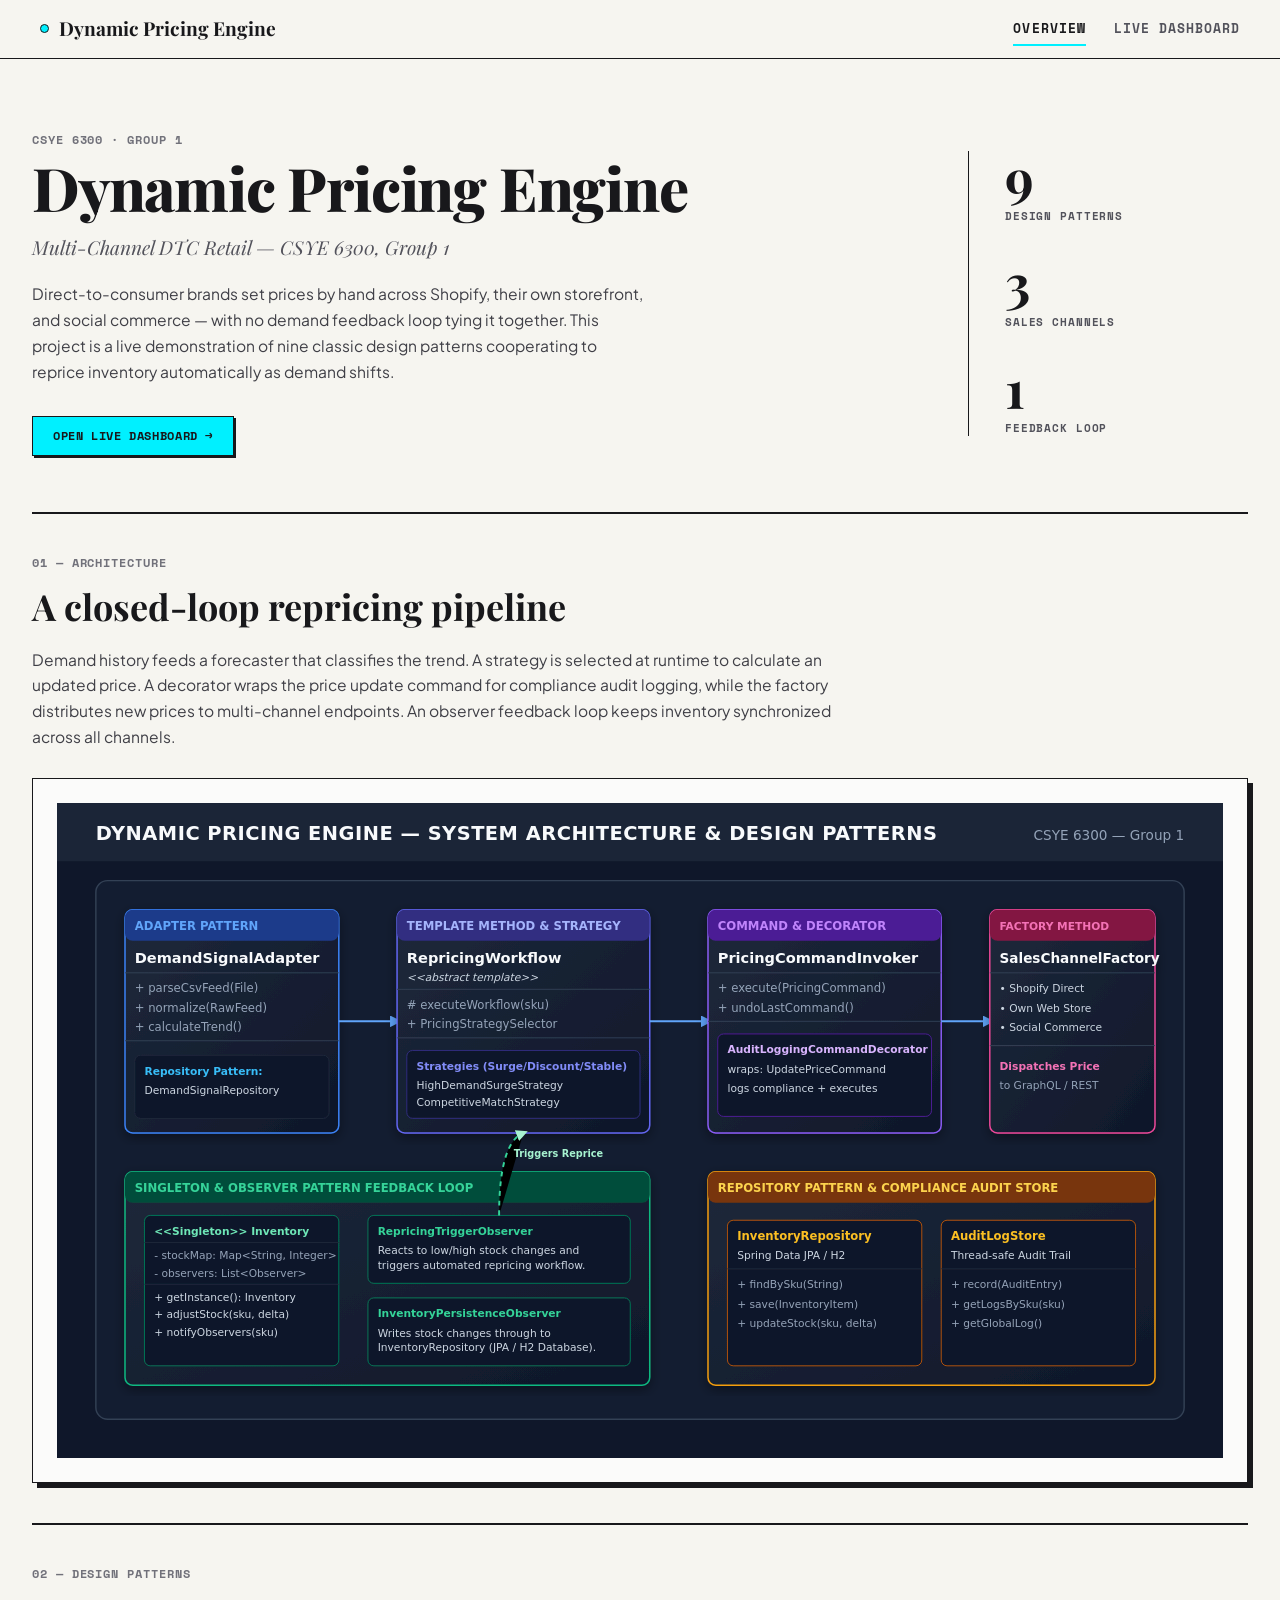
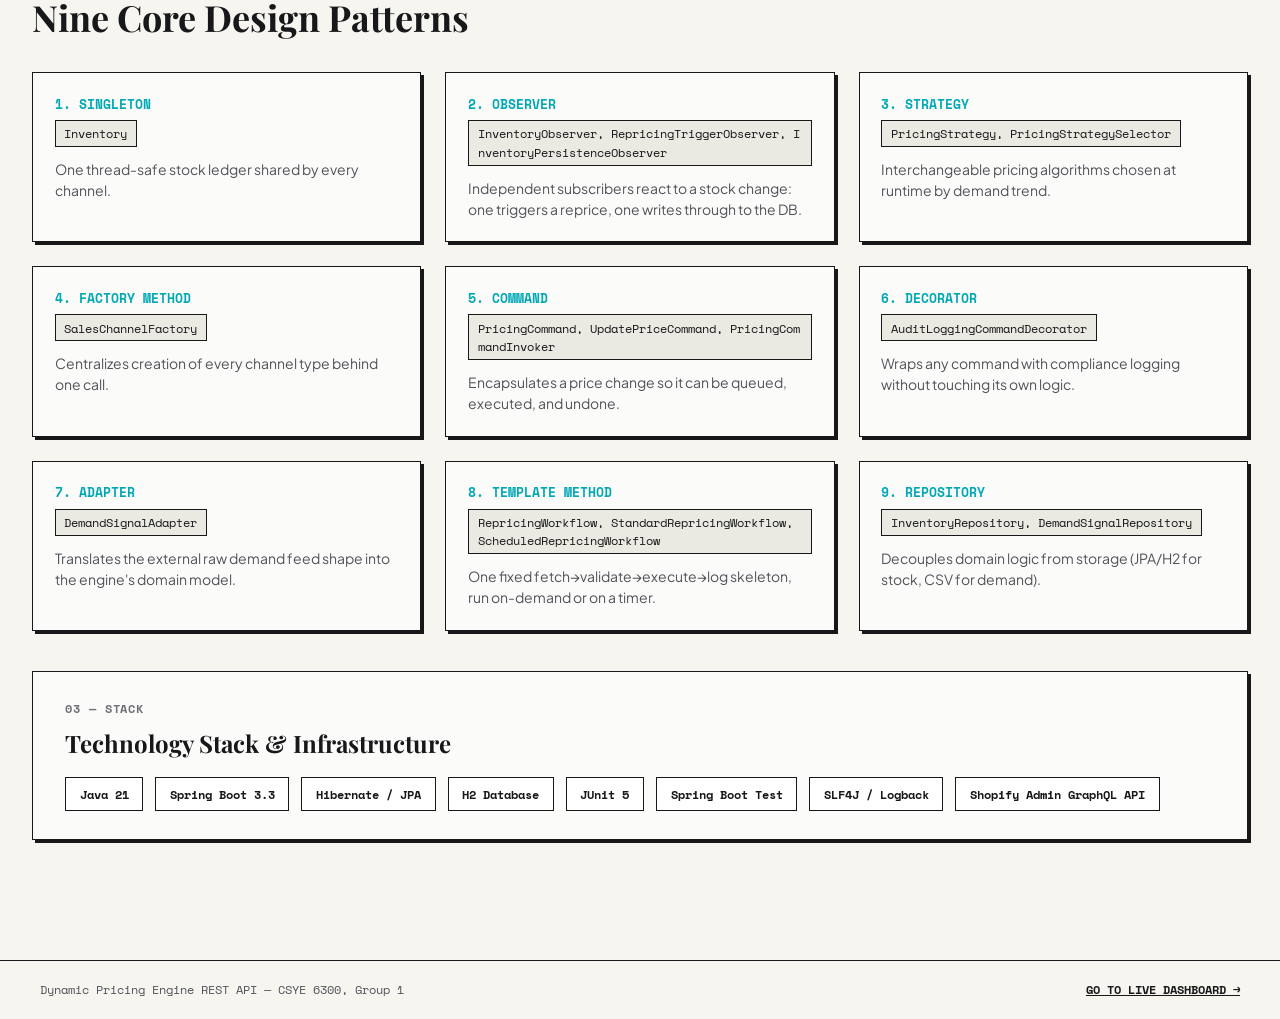
==== commit 2ad06237: "Adopt redesigned emergent UI (editorial brutalist theme) Bring in the latest emergent-generated visu" ====
--- a/src/main/resources/static/index.html
+++ b/src/main/resources/static/index.html
@@ -4,41 +4,65 @@
   <meta charset="UTF-8">
   <meta name="viewport" content="width=device-width, initial-scale=1.0">
   <title>Overview — Dynamic Pricing Engine</title>
+  <link rel="preconnect" href="https://fonts.googleapis.com">
+  <link rel="preconnect" href="https://fonts.gstatic.com" crossorigin>
+  <link href="https://fonts.googleapis.com/css2?family=Playfair+Display:ital,wght@0,400..900;1,400..900&family=Plus+Jakarta+Sans:ital,wght@0,300..800;1,300..800&family=Space+Mono:ital,wght@0,400;0,700;1,400;1,700&display=swap" rel="stylesheet">
   <link rel="stylesheet" href="css/styles.css">
 </head>
 <body>
 
-  <!-- Persistent Top Navigation Bar -->
+  <!-- Top Navigation Bar -->
   <nav class="top-nav">
     <a href="index.html" class="nav-brand">
-      <div class="nav-brand-icon">$</div>
+      <span class="nav-brand-dot"></span>
       <span>Dynamic Pricing Engine</span>
     </a>
     <div class="nav-links">
-      <a href="index.html" class="nav-link active">Overview</a>
-      <a href="dashboard.html" class="nav-link">Live Dashboard</a>
+      <a href="index.html" class="nav-link active">OVERVIEW</a>
+      <a href="dashboard.html" class="nav-link">LIVE DASHBOARD</a>
     </div>
   </nav>
 
   <main class="page-container">
 
     <!-- Hero Section -->
-    <section class="hero-section">
-      <div class="group-tag">CSYE 6300 — Group 1</div>
-      <h1>Dynamic Pricing Engine</h1>
-      <p>
-        Direct-to-Consumer (DTC) retail brands often struggle with manual pricing across multi-channel environments like Shopify, native web stores, and social commerce platforms—lacking a real-time demand feedback loop. This application is a live demonstration of a high-throughput, automated pricing system built with nine core Object-Oriented Design Patterns.
-      </p>
-      <a href="dashboard.html" class="btn btn-primary" style="padding: 0.75rem 1.75rem; font-size: 1rem;">
-        Open Live Dashboard &rarr;
-      </a>
+    <section class="hero-layout">
+      <div class="hero-content">
+        <div class="eyebrow">CSYE 6300 &middot; GROUP 1</div>
+        <h1 class="hero-title">Dynamic Pricing Engine</h1>
+        <div class="hero-subtitle">Multi-Channel DTC Retail &mdash; CSYE 6300, Group 1</div>
+        <p class="hero-desc">
+          Direct-to-consumer brands set prices by hand across Shopify, their own storefront, and social commerce &mdash; with no demand feedback loop tying it together. This project is a live demonstration of nine classic design patterns cooperating to reprice inventory automatically as demand shifts.
+        </p>
+        <a href="dashboard.html" class="btn btn-cta">
+          OPEN LIVE DASHBOARD &rarr;
+        </a>
+      </div>
+
+      <div class="hero-stats">
+        <div class="stat-block">
+          <div class="stat-number">9</div>
+          <div class="stat-label">DESIGN PATTERNS</div>
+        </div>
+        <div class="stat-block">
+          <div class="stat-number">3</div>
+          <div class="stat-label">SALES CHANNELS</div>
+        </div>
+        <div class="stat-block">
+          <div class="stat-number">1</div>
+          <div class="stat-label">FEEDBACK LOOP</div>
+        </div>
+      </div>
     </section>
+
+    <div class="section-divider"></div>
 
     <!-- Architecture Section -->
     <section class="arch-section">
-      <h2>System Architecture &amp; Execution Pipeline</h2>
+      <div class="eyebrow">01 &mdash; ARCHITECTURE</div>
+      <h2>A closed-loop repricing pipeline</h2>
       <p>
-        The pricing engine processes raw market signals through an automated event-driven pipeline: raw demand history is parsed by an adapter, evaluated by a forecaster to select a runtime pricing strategy, encapsulated inside decorated commands for compliance logging, dispatched to multi-channel endpoints via factory methods, and perpetually synchronized with database storage through a thread-safe Observer feedback loop.
+        Demand history feeds a forecaster that classifies the trend. A strategy is selected at runtime to calculate an updated price. A decorator wraps the price update command for compliance audit logging, while the factory distributes new prices to multi-channel endpoints. An observer feedback loop keeps inventory synchronized across all channels.
       </p>
       <div class="arch-diagram-box">
         <picture>
@@ -48,81 +72,83 @@
       </div>
     </section>
 
+    <div class="section-divider"></div>
+
     <!-- Nine Design Patterns Grid -->
-    <section style="margin-bottom: 3rem;">
-      <h2 style="font-size: 1.5rem; font-weight: 700; margin-bottom: 1rem;">Nine Core Design Patterns</h2>
-      
+    <section class="patterns-section">
+      <div class="eyebrow">02 &mdash; DESIGN PATTERNS</div>
+      <h2>Nine Core Design Patterns</h2>
+
       <div class="patterns-grid">
-        
         <!-- 1. Singleton -->
         <div class="pattern-card">
-          <div class="pattern-name">1. Singleton</div>
+          <div class="pattern-number">1. Singleton</div>
           <code class="class-name">Inventory</code>
           <p class="desc">One thread-safe stock ledger shared by every channel.</p>
         </div>
 
         <!-- 2. Observer -->
         <div class="pattern-card">
-          <div class="pattern-name">2. Observer</div>
+          <div class="pattern-number">2. Observer</div>
           <code class="class-name">InventoryObserver, RepricingTriggerObserver, InventoryPersistenceObserver</code>
-          <p class="desc">Two independent subscribers react to a stock change: one triggers a reprice, one writes through to the DB.</p>
+          <p class="desc">Independent subscribers react to a stock change: one triggers a reprice, one writes through to the DB.</p>
         </div>
 
         <!-- 3. Strategy -->
         <div class="pattern-card">
-          <div class="pattern-name">3. Strategy</div>
+          <div class="pattern-number">3. Strategy</div>
           <code class="class-name">PricingStrategy, PricingStrategySelector</code>
           <p class="desc">Interchangeable pricing algorithms chosen at runtime by demand trend.</p>
         </div>
 
         <!-- 4. Factory Method -->
         <div class="pattern-card">
-          <div class="pattern-name">4. Factory Method</div>
+          <div class="pattern-number">4. Factory Method</div>
           <code class="class-name">SalesChannelFactory</code>
           <p class="desc">Centralizes creation of every channel type behind one call.</p>
         </div>
 
         <!-- 5. Command -->
         <div class="pattern-card">
-          <div class="pattern-name">5. Command</div>
+          <div class="pattern-number">5. Command</div>
           <code class="class-name">PricingCommand, UpdatePriceCommand, PricingCommandInvoker</code>
           <p class="desc">Encapsulates a price change so it can be queued, executed, and undone.</p>
         </div>
 
         <!-- 6. Decorator -->
         <div class="pattern-card">
-          <div class="pattern-name">6. Decorator</div>
+          <div class="pattern-number">6. Decorator</div>
           <code class="class-name">AuditLoggingCommandDecorator</code>
           <p class="desc">Wraps any command with compliance logging without touching its own logic.</p>
         </div>
 
         <!-- 7. Adapter -->
         <div class="pattern-card">
-          <div class="pattern-name">7. Adapter</div>
+          <div class="pattern-number">7. Adapter</div>
           <code class="class-name">DemandSignalAdapter</code>
           <p class="desc">Translates the external raw demand feed shape into the engine's domain model.</p>
         </div>
 
         <!-- 8. Template Method -->
         <div class="pattern-card">
-          <div class="pattern-name">8. Template Method</div>
+          <div class="pattern-number">8. Template Method</div>
           <code class="class-name">RepricingWorkflow, StandardRepricingWorkflow, ScheduledRepricingWorkflow</code>
           <p class="desc">One fixed fetch&rarr;validate&rarr;execute&rarr;log skeleton, run on-demand or on a timer.</p>
         </div>
 
         <!-- 9. Repository -->
         <div class="pattern-card">
-          <div class="pattern-name">9. Repository</div>
+          <div class="pattern-number">9. Repository</div>
           <code class="class-name">InventoryRepository, DemandSignalRepository</code>
           <p class="desc">Decouples domain logic from storage (JPA/H2 for stock, CSV for demand).</p>
         </div>
-
       </div>
     </section>
 
     <!-- Tech Stack Box -->
     <section class="tech-stack-box">
-      <h2 style="font-size: 1.25rem; font-weight: 700; color: var(--text-primary);">Technology Stack &amp; Infrastructure</h2>
+      <div class="eyebrow">03 &mdash; STACK</div>
+      <h2>Technology Stack &amp; Infrastructure</h2>
       <div class="tech-stack-tags">
         <span class="tech-tag">Java 21</span>
         <span class="tech-tag">Spring Boot 3.3</span>
@@ -139,7 +165,7 @@
 
   <footer>
     <div>Dynamic Pricing Engine REST API &mdash; CSYE 6300, Group 1</div>
-    <a href="dashboard.html" style="color: var(--accent-primary); text-decoration: none; font-weight: 600;">Go to Live Dashboard &rarr;</a>
+    <a href="dashboard.html" class="footer-link">GO TO LIVE DASHBOARD &rarr;</a>
   </footer>
 
 </body>
--- a/src/main/resources/static/css/styles.css
+++ b/src/main/resources/static/css/styles.css
@@ -1,50 +1,32 @@
-/* Dynamic Pricing Engine — Master Design System Stylesheet */
+/* Dynamic Pricing Engine — Editorial Brutalist Warm Cream Design System */
+@import url('https://fonts.googleapis.com/css2?family=Playfair+Display:ital,wght@0,400..900;1,400..900&family=Plus+Jakarta+Sans:ital,wght@0,300..800;1,300..800&family=Space+Mono:ital,wght@0,400;0,700;1,400;1,700&display=swap');
 
 :root {
-  --bg-main: #0f172a;
-  --bg-card: #1e293b;
-  --bg-card-hover: #26354a;
-  --bg-input: #0f172a;
-  --border-color: #334155;
-  --border-focus: #3b82f6;
+  --bg-main: #f6f5f0;
+  --bg-card: #fbfbfa;
+  --bg-card-alt: #f1f0e9;
+  --bg-input: #ffffff;
+  --border-color: #18181b;
+  --border-muted: #d4d4d8;
   
-  --text-primary: #f8fafc;
-  --text-secondary: #94a3b8;
-  --text-muted: #64748b;
+  --text-primary: #18181b;
+  --text-secondary: #52525b;
+  --text-muted: #71717a;
   
-  --accent-primary: #3b82f6;
-  --accent-primary-hover: #2563eb;
-  --accent-secondary: #6366f1;
-  --accent-success: #10b981;
-  --accent-warning: #f59e0b;
-  --accent-danger: #ef4444;
-
-  --badge-green-bg: rgba(16, 185, 129, 0.15);
-  --badge-green-text: #34d399;
-  --badge-green-border: rgba(16, 185, 129, 0.3);
-
-  --badge-red-bg: rgba(239, 68, 68, 0.15);
-  --badge-red-text: #f87171;
-  --badge-red-border: rgba(239, 68, 68, 0.3);
-
-  --badge-gray-bg: rgba(148, 163, 184, 0.15);
-  --badge-gray-text: #cbd5e1;
-  --badge-gray-border: rgba(148, 163, 184, 0.3);
-
-  --badge-blue-bg: rgba(59, 130, 246, 0.15);
-  --badge-blue-text: #60a5fa;
-  --badge-blue-border: rgba(59, 130, 246, 0.3);
-
-  --radius-sm: 6px;
-  --radius-md: 10px;
-  --radius-lg: 16px;
-
-  --shadow-sm: 0 1px 3px rgba(0, 0, 0, 0.3);
-  --shadow-md: 0 4px 12px rgba(0, 0, 0, 0.4);
-  --shadow-lg: 0 10px 25px rgba(0, 0, 0, 0.5);
-
-  --font-sans: 'Inter', system-ui, -apple-system, BlinkMacSystemFont, "Segoe UI", Roboto, sans-serif;
-  --font-mono: 'JetBrains Mono', 'Fira Code', Consolas, Monaco, monospace;
+  --accent-cyan: #00f0ff;
+  --accent-cyan-hover: #00d8e6;
+  --accent-blue: #2563eb;
+  --accent-green: #16a34a;
+  --accent-amber: #d97706;
+  --accent-red: #dc2626;
+
+  --shadow-brutal: 3px 3px 0px #18181b;
+  --shadow-brutal-sm: 2px 2px 0px #18181b;
+  --shadow-brutal-lg: 5px 5px 0px #18181b;
+
+  --font-serif: 'Playfair Display', Georgia, 'Times New Roman', serif;
+  --font-sans: 'Plus Jakarta Sans', system-ui, -apple-system, sans-serif;
+  --font-mono: 'Space Mono', 'JetBrains Mono', Courier, monospace;
 }
 
 * {
@@ -61,17 +43,17 @@
   min-height: 100vh;
   display: flex;
   flex-direction: column;
+  -webkit-font-smoothing: antialiased;
 }
 
 /* Top Navigation Bar */
 .top-nav {
-  background-color: rgba(15, 23, 42, 0.95);
-  backdrop-filter: blur(8px);
-  border-bottom: 1px solid var(--border-color);
+  background-color: var(--bg-main);
+  border-bottom: 1.5px solid var(--border-color);
   position: sticky;
   top: 0;
   z-index: 1000;
-  padding: 0.85rem 2rem;
+  padding: 0.9rem 2.5rem;
   display: flex;
   align-items: center;
   justify-content: space-between;
@@ -80,109 +62,390 @@
 .nav-brand {
   display: flex;
   align-items: center;
-  gap: 0.75rem;
-  font-weight: 700;
-  font-size: 1.15rem;
+  gap: 0.6rem;
+  font-family: var(--font-serif);
+  font-weight: 700;
+  font-size: 1.2rem;
   color: var(--text-primary);
   text-decoration: none;
-  letter-spacing: -0.02em;
-}
-
-.nav-brand-icon {
-  width: 28px;
-  height: 28px;
-  background: linear-gradient(135deg, var(--accent-primary), var(--accent-secondary));
-  border-radius: var(--radius-sm);
-  display: grid;
-  place-items: center;
-  color: #ffffff;
-  font-weight: 800;
-  font-size: 0.9rem;
+}
+
+.nav-brand-dot {
+  width: 9px;
+  height: 9px;
+  border-radius: 50%;
+  background-color: var(--accent-cyan);
+  border: 1px solid var(--border-color);
+  display: inline-block;
 }
 
 .nav-links {
   display: flex;
   align-items: center;
-  gap: 1rem;
+  gap: 1.75rem;
 }
 
 .nav-link {
+  font-family: var(--font-mono);
+  font-size: 0.8rem;
+  font-weight: 700;
+  letter-spacing: 0.08em;
+  text-transform: uppercase;
   color: var(--text-secondary);
   text-decoration: none;
-  font-weight: 500;
-  font-size: 0.95rem;
-  padding: 0.5rem 1rem;
-  border-radius: var(--radius-sm);
-  transition: all 0.2s ease;
+  padding: 0.25rem 0;
+  position: relative;
+  transition: color 0.15s ease;
 }
 
 .nav-link:hover {
   color: var(--text-primary);
-  background-color: rgba(255, 255, 255, 0.05);
 }
 
 .nav-link.active {
-  color: var(--accent-primary);
-  background-color: rgba(59, 130, 246, 0.12);
-  border: 1px solid rgba(59, 130, 246, 0.25);
-  font-weight: 600;
+  color: var(--text-primary);
+}
+
+.nav-link.active::after {
+  content: '';
+  position: absolute;
+  bottom: -4px;
+  left: 0;
+  right: 0;
+  height: 2.5px;
+  background-color: var(--accent-cyan);
 }
 
 /* Page Container Layout */
 .page-container {
-  max-width: 1320px;
+  max-width: 1280px;
   width: 100%;
   margin: 0 auto;
-  padding: 2rem 1.5rem;
+  padding: 2.5rem 2rem;
   flex: 1;
 }
 
-/* Page Header & System Status Banner */
-.header-banner {
-  display: flex;
-  align-items: flex-start;
+/* Eyebrows & Labels */
+.eyebrow {
+  font-family: var(--font-mono);
+  font-size: 0.725rem;
+  font-weight: 700;
+  letter-spacing: 0.08em;
+  text-transform: uppercase;
+  color: var(--text-muted);
+  margin-bottom: 0.5rem;
+}
+
+/* Hero Section (Overview) */
+.hero-layout {
+  display: grid;
+  grid-template-columns: 1fr 280px;
+  gap: 3.5rem;
+  align-items: center;
+  padding: 2rem 0 1rem;
+}
+
+.hero-title {
+  font-family: var(--font-serif);
+  font-size: 3.75rem;
+  font-weight: 800;
+  line-height: 1.05;
+  letter-spacing: -0.02em;
+  color: var(--text-primary);
+  margin-bottom: 0.85rem;
+}
+
+.hero-subtitle {
+  font-family: var(--font-serif);
+  font-style: italic;
+  font-size: 1.2rem;
+  color: var(--text-secondary);
+  margin-bottom: 1.25rem;
+}
+
+.hero-desc {
+  font-size: 0.975rem;
+  line-height: 1.65;
+  color: #3f3f46;
+  max-width: 620px;
+  margin-bottom: 2rem;
+}
+
+.hero-stats {
+  border-left: 1.5px solid var(--border-color);
+  padding-left: 2.25rem;
+  display: flex;
+  flex-direction: column;
+  gap: 2rem;
+}
+
+.stat-block {
+  display: flex;
+  flex-direction: column;
+}
+
+.stat-number {
+  font-family: var(--font-serif);
+  font-size: 3.25rem;
+  font-weight: 700;
+  line-height: 1;
+  color: var(--text-primary);
+}
+
+.stat-label {
+  font-family: var(--font-mono);
+  font-size: 0.68rem;
+  font-weight: 700;
+  letter-spacing: 0.08em;
+  text-transform: uppercase;
+  color: var(--text-secondary);
+  margin-top: 0.35rem;
+}
+
+/* Section Divider */
+.section-divider {
+  height: 1.5px;
+  background-color: var(--border-color);
+  margin: 2.5rem 0;
+}
+
+/* Architecture Section */
+.arch-section h2 {
+  font-family: var(--font-serif);
+  font-size: 2.25rem;
+  font-weight: 700;
+  color: var(--text-primary);
+  margin-bottom: 0.85rem;
+}
+
+.arch-section p {
+  font-size: 0.975rem;
+  line-height: 1.65;
+  color: #3f3f46;
+  max-width: 800px;
+  margin-bottom: 1.75rem;
+}
+
+.arch-diagram-box {
+  background-color: var(--bg-card);
+  border: 1.5px solid var(--border-color);
+  box-shadow: var(--shadow-brutal-lg);
+  padding: 1.5rem;
+  width: 100%;
+}
+
+.arch-diagram-box img {
+  width: 100%;
+  height: auto;
+  display: block;
+}
+
+/* Nine Design Patterns Grid */
+.patterns-section h2 {
+  font-family: var(--font-serif);
+  font-size: 2.25rem;
+  font-weight: 700;
+  color: var(--text-primary);
+  margin-bottom: 1.75rem;
+}
+
+.patterns-grid {
+  display: grid;
+  grid-template-columns: repeat(auto-fit, minmax(320px, 1fr));
+  gap: 1.5rem;
+  margin-bottom: 2.5rem;
+}
+
+.pattern-card {
+  background-color: var(--bg-card);
+  border: 1.5px solid var(--border-color);
+  box-shadow: var(--shadow-brutal);
+  padding: 1.35rem;
+  transition: transform 0.15s ease, box-shadow 0.15s ease;
+}
+
+.pattern-card:hover {
+  transform: translate(-2px, -2px);
+  box-shadow: var(--shadow-brutal-lg);
+}
+
+.pattern-number {
+  font-family: var(--font-mono);
+  font-size: 0.825rem;
+  font-weight: 700;
+  color: #00a8b5;
+  text-transform: uppercase;
+  margin-bottom: 0.35rem;
+}
+
+.pattern-card .class-name {
+  display: inline-block;
+  font-family: var(--font-mono);
+  font-size: 0.775rem;
+  color: var(--text-primary);
+  background-color: #eae9e2;
+  border: 1px solid var(--border-color);
+  padding: 0.2rem 0.55rem;
+  margin-bottom: 0.75rem;
+  word-break: break-all;
+}
+
+.pattern-card .desc {
+  font-size: 0.875rem;
+  color: var(--text-secondary);
+  line-height: 1.5;
+}
+
+/* Tech Stack Box */
+.tech-stack-box {
+  background-color: var(--bg-card);
+  border: 1.5px solid var(--border-color);
+  box-shadow: var(--shadow-brutal);
+  padding: 1.75rem 2rem;
+  margin-bottom: 2rem;
+}
+
+.tech-stack-box h2 {
+  font-family: var(--font-serif);
+  font-size: 1.5rem;
+  font-weight: 700;
+  color: var(--text-primary);
+  margin-bottom: 1rem;
+}
+
+.tech-stack-tags {
+  display: flex;
+  flex-wrap: wrap;
+  gap: 0.75rem;
+}
+
+.tech-tag {
+  font-family: var(--font-mono);
+  font-size: 0.775rem;
+  font-weight: 700;
+  background-color: #ffffff;
+  color: var(--text-primary);
+  border: 1.5px solid var(--border-color);
+  padding: 0.4rem 0.85rem;
+}
+
+/* Buttons */
+.btn {
+  display: inline-flex;
+  align-items: center;
+  justify-content: center;
+  gap: 0.5rem;
+  padding: 0.6rem 1.25rem;
+  font-family: var(--font-mono);
+  font-size: 0.78rem;
+  font-weight: 700;
+  letter-spacing: 0.05em;
+  text-transform: uppercase;
+  border: 1.5px solid var(--border-color);
+  box-shadow: var(--shadow-brutal-sm);
+  cursor: pointer;
+  transition: all 0.15s ease;
+  white-space: nowrap;
+  text-decoration: none;
+}
+
+.btn-cta, .btn-primary {
+  background-color: var(--accent-cyan);
+  color: var(--text-primary);
+}
+
+.btn-cta:hover:not(:disabled), .btn-primary:hover:not(:disabled) {
+  background-color: var(--accent-cyan-hover);
+  transform: translate(-1px, -1px);
+  box-shadow: var(--shadow-brutal);
+}
+
+.btn-secondary {
+  background-color: #ffffff;
+  color: var(--text-primary);
+}
+
+.btn-secondary:hover:not(:disabled) {
+  background-color: #f4f4f5;
+  transform: translate(-1px, -1px);
+  box-shadow: var(--shadow-brutal);
+}
+
+.btn-danger {
+  background-color: #fee2e2;
+  color: #dc2626;
+}
+
+.btn-danger:hover:not(:disabled) {
+  background-color: #fca5a5;
+  transform: translate(-1px, -1px);
+  box-shadow: var(--shadow-brutal);
+}
+
+.btn-sm {
+  padding: 0.35rem 0.75rem;
+  font-size: 0.725rem;
+}
+
+.btn:disabled {
+  opacity: 0.5;
+  cursor: not-allowed;
+  transform: none !important;
+  box-shadow: var(--shadow-brutal-sm) !important;
+}
+
+/* Dashboard Header & Status Bar */
+.dashboard-header {
+  display: flex;
+  align-items: flex-end;
   justify-content: space-between;
+  gap: 1.5rem;
+  margin-bottom: 1.75rem;
   flex-wrap: wrap;
-  gap: 1.5rem;
+}
+
+.dashboard-title-area h1 {
+  font-family: var(--font-serif);
+  font-size: 2.75rem;
+  font-weight: 800;
+  color: var(--text-primary);
+  line-height: 1.1;
+  margin-bottom: 0.35rem;
+}
+
+.system-status-bar {
+  display: grid;
+  grid-template-columns: repeat(4, 1fr);
+  background-color: var(--bg-card);
+  border: 1.5px solid var(--border-color);
+  box-shadow: var(--shadow-brutal);
   margin-bottom: 2rem;
-  padding-bottom: 1.5rem;
-  border-bottom: 1px solid var(--border-color);
-}
-
-.header-title h1 {
-  font-size: 2rem;
-  font-weight: 800;
-  letter-spacing: -0.025em;
-  color: var(--text-primary);
+}
+
+.status-col {
+  padding: 0.75rem 1.25rem;
+  border-right: 1.5px solid var(--border-color);
+}
+
+.status-col:last-child {
+  border-right: none;
+}
+
+.status-label {
+  font-family: var(--font-mono);
+  font-size: 0.65rem;
+  font-weight: 700;
+  letter-spacing: 0.08em;
+  text-transform: uppercase;
+  color: var(--text-muted);
   margin-bottom: 0.25rem;
 }
 
-.header-title .subtitle {
-  color: var(--text-secondary);
-  font-size: 0.95rem;
-  font-weight: 500;
-}
-
-.header-actions {
-  display: flex;
-  align-items: center;
-  gap: 1rem;
-  flex-wrap: wrap;
-}
-
-.system-status-widget {
-  background-color: var(--bg-card);
-  border: 1px solid var(--border-color);
-  border-radius: var(--radius-md);
-  padding: 0.6rem 1rem;
-  display: flex;
-  align-items: center;
-  gap: 1.25rem;
+.status-val {
+  font-family: var(--font-mono);
   font-size: 0.85rem;
-  box-shadow: var(--shadow-sm);
-}
-
-.status-item {
+  font-weight: 700;
+  color: var(--text-primary);
   display: flex;
   align-items: center;
   gap: 0.4rem;
@@ -192,125 +455,69 @@
   width: 8px;
   height: 8px;
   border-radius: 50%;
+  border: 1px solid var(--border-color);
   background-color: var(--text-muted);
+  display: inline-block;
 }
 
 .status-dot.online {
-  background-color: var(--accent-success);
-  box-shadow: 0 0 8px rgba(16, 185, 129, 0.6);
+  background-color: #22c55e;
 }
 
 .status-dot.offline {
-  background-color: var(--accent-danger);
-}
-
-/* Buttons */
-.btn {
-  display: inline-flex;
-  align-items: center;
-  justify-content: center;
-  gap: 0.5rem;
-  padding: 0.55rem 1.1rem;
-  font-size: 0.9rem;
-  font-weight: 600;
-  border-radius: var(--radius-sm);
-  border: 1px solid transparent;
-  cursor: pointer;
-  transition: all 0.2s ease;
-  white-space: nowrap;
-}
-
-.btn-primary {
-  background-color: var(--accent-primary);
-  color: #ffffff;
-}
-
-.btn-primary:hover:not(:disabled) {
-  background-color: var(--accent-primary-hover);
-  box-shadow: 0 4px 12px rgba(37, 99, 235, 0.35);
-}
-
-.btn-secondary {
-  background-color: rgba(255, 255, 255, 0.05);
-  color: var(--text-primary);
-  border-color: var(--border-color);
-}
-
-.btn-secondary:hover:not(:disabled) {
-  background-color: rgba(255, 255, 255, 0.1);
-  border-color: var(--text-secondary);
-}
-
-.btn-danger {
-  background-color: rgba(239, 68, 68, 0.12);
-  color: var(--accent-danger);
-  border-color: rgba(239, 68, 68, 0.3);
-}
-
-.btn-danger:hover:not(:disabled) {
-  background-color: var(--accent-danger);
-  color: #ffffff;
-}
-
-.btn-sm {
-  padding: 0.35rem 0.7rem;
-  font-size: 0.8rem;
-}
-
-.btn:disabled {
-  opacity: 0.5;
-  cursor: not-allowed;
-  box-shadow: none !important;
-}
-
-/* Cards & Panel Grid */
+  background-color: #ef4444;
+}
+
+/* Dashboard Grid Panels */
 .dashboard-grid {
   display: grid;
   grid-template-columns: repeat(12, 1fr);
-  gap: 1.5rem;
+  gap: 1.75rem;
 }
 
 .panel-card {
   background-color: var(--bg-card);
-  border: 1px solid var(--border-color);
-  border-radius: var(--radius-md);
+  border: 1.5px solid var(--border-color);
+  box-shadow: var(--shadow-brutal);
   padding: 1.5rem;
   display: flex;
   flex-direction: column;
-  box-shadow: var(--shadow-sm);
-  transition: border-color 0.2s ease;
-}
-
-.panel-card:hover {
-  border-color: rgba(255, 255, 255, 0.15);
 }
 
 .panel-header {
   display: flex;
-  align-items: center;
+  align-items: flex-start;
   justify-content: space-between;
   margin-bottom: 1.25rem;
   padding-bottom: 0.75rem;
-  border-bottom: 1px solid rgba(255, 255, 255, 0.06);
+  border-bottom: 1.5px solid var(--border-color);
+}
+
+.panel-eyebrow {
+  font-family: var(--font-mono);
+  font-size: 0.7rem;
+  font-weight: 700;
+  letter-spacing: 0.08em;
+  color: #00a8b5;
+  text-transform: uppercase;
+  margin-bottom: 0.2rem;
 }
 
 .panel-title {
-  display: flex;
-  align-items: center;
-  gap: 0.6rem;
-  font-size: 1.1rem;
-  font-weight: 700;
-  color: var(--text-primary);
+  font-family: var(--font-serif);
+  font-size: 1.6rem;
+  font-weight: 700;
+  color: var(--text-primary);
+  line-height: 1.2;
 }
 
 .panel-subtitle {
   font-size: 0.825rem;
   color: var(--text-secondary);
-  font-weight: 400;
-  margin-top: 0.2rem;
-}
-
-/* Spans in Grid */
+  margin-top: 0.25rem;
+}
+
+/* Grid Column Spans */
 .col-12 { grid-column: span 12; }
 .col-8 { grid-column: span 8; }
 .col-6 { grid-column: span 6; }
@@ -318,74 +525,93 @@
 
 @media (max-width: 1024px) {
   .col-8, .col-6, .col-4 { grid-column: span 12; }
+  .hero-layout { grid-template-columns: 1fr; gap: 2rem; }
+  .hero-stats { border-left: none; border-top: 1.5px solid var(--border-color); padding-left: 0; padding-top: 1.5rem; flex-direction: row; flex-wrap: wrap; }
+  .system-status-bar { grid-template-columns: repeat(2, 1fr); }
+  .status-col { border-bottom: 1.5px solid var(--border-color); }
 }
 
 /* Form Controls */
 .form-group {
   display: flex;
   flex-direction: column;
-  gap: 0.35rem;
+  gap: 0.3rem;
 }
 
 .form-label {
-  font-size: 0.825rem;
-  font-weight: 600;
+  font-family: var(--font-mono);
+  font-size: 0.68rem;
+  font-weight: 700;
+  letter-spacing: 0.06em;
+  text-transform: uppercase;
   color: var(--text-secondary);
 }
 
 .form-input, .form-select {
   background-color: var(--bg-input);
-  border: 1px solid var(--border-color);
-  border-radius: var(--radius-sm);
-  padding: 0.5rem 0.75rem;
-  color: var(--text-primary);
-  font-size: 0.9rem;
-  font-family: inherit;
+  border: 1.5px solid var(--border-color);
+  padding: 0.55rem 0.75rem;
+  color: var(--text-primary);
+  font-family: var(--font-mono);
+  font-size: 0.85rem;
   outline: none;
-  transition: all 0.2s ease;
+  transition: box-shadow 0.15s ease;
 }
 
 .form-input:focus, .form-select:focus {
-  border-color: var(--border-focus);
-  box-shadow: 0 0 0 2px rgba(59, 130, 246, 0.2);
+  box-shadow: 0 0 0 2px var(--accent-cyan);
 }
 
 .form-row {
   display: grid;
   grid-template-columns: repeat(auto-fit, minmax(130px, 1fr));
-  gap: 0.85rem;
-  margin-bottom: 1rem;
+  gap: 1rem;
+  margin-bottom: 1.25rem;
+}
+
+.sub-form-area {
+  padding-top: 1.25rem;
+  border-top: 1px dashed var(--border-color);
+  margin-top: 0.5rem;
+}
+
+.inline-add-box {
+  display: flex;
+  gap: 0.75rem;
+  margin-bottom: 1.25rem;
+  align-items: flex-end;
 }
 
 /* Tables */
 .table-container {
   width: 100%;
   overflow-x: auto;
-  border-radius: var(--radius-sm);
-  border: 1px solid var(--border-color);
+  border: 1.5px solid var(--border-color);
+  background-color: #ffffff;
 }
 
 .data-table {
   width: 100%;
   border-collapse: collapse;
   text-align: left;
-  font-size: 0.875rem;
+  font-size: 0.85rem;
 }
 
 .data-table th {
-  background-color: rgba(15, 23, 42, 0.7);
-  color: var(--text-secondary);
-  font-weight: 600;
+  background-color: var(--bg-card-alt);
+  color: var(--text-primary);
+  font-family: var(--font-mono);
+  font-size: 0.7rem;
+  font-weight: 700;
+  letter-spacing: 0.08em;
+  text-transform: uppercase;
   padding: 0.75rem 1rem;
-  border-bottom: 1px solid var(--border-color);
-  font-size: 0.8rem;
-  text-transform: uppercase;
-  letter-spacing: 0.05em;
+  border-bottom: 1.5px solid var(--border-color);
 }
 
 .data-table td {
-  padding: 0.85rem 1rem;
-  border-bottom: 1px solid rgba(255, 255, 255, 0.04);
+  padding: 0.8rem 1rem;
+  border-bottom: 1px solid #e4e4e7;
   color: var(--text-primary);
   vertical-align: middle;
 }
@@ -395,30 +621,17 @@
 }
 
 .data-table tr:hover td {
-  background-color: rgba(255, 255, 255, 0.02);
-}
-
-.pagination-bar {
-  display: flex;
-  align-items: center;
-  justify-content: center;
-  gap: 1rem;
-  padding-top: 0.85rem;
-}
-
-.pagination-status {
-  color: var(--text-muted);
+  background-color: #fcfbf8;
+}
+
+.code-font {
+  font-family: var(--font-mono);
   font-size: 0.8rem;
-  white-space: nowrap;
-}
-
-.code-font {
-  font-family: var(--font-mono);
-  font-size: 0.85em;
-  background-color: rgba(0, 0, 0, 0.3);
-  padding: 0.15rem 0.4rem;
-  border-radius: 4px;
-  color: #a5b4fc;
+  font-weight: 700;
+  color: var(--text-primary);
+  background-color: var(--bg-card-alt);
+  padding: 0.15rem 0.45rem;
+  border: 1px solid var(--border-muted);
 }
 
 /* Badges */
@@ -426,267 +639,118 @@
   display: inline-flex;
   align-items: center;
   gap: 0.3rem;
-  padding: 0.25rem 0.65rem;
-  border-radius: 9999px;
-  font-size: 0.75rem;
-  font-weight: 700;
-  letter-spacing: 0.025em;
-  text-transform: uppercase;
-  border: 1px solid transparent;
+  padding: 0.2rem 0.55rem;
+  font-family: var(--font-mono);
+  font-size: 0.7rem;
+  font-weight: 700;
+  letter-spacing: 0.04em;
+  text-transform: uppercase;
+  border: 1.5px solid var(--border-color);
 }
 
 .badge-rising, .badge-green, .badge-success {
-  background-color: var(--badge-green-bg);
-  color: var(--badge-green-text);
-  border-color: var(--badge-green-border);
+  background-color: #dcfce7;
+  color: #15803d;
 }
 
 .badge-falling, .badge-red, .badge-danger {
-  background-color: var(--badge-red-bg);
-  color: var(--badge-red-text);
-  border-color: var(--badge-red-border);
+  background-color: #fee2e2;
+  color: #b91c1c;
 }
 
 .badge-stable, .badge-gray, .badge-muted {
-  background-color: var(--badge-gray-bg);
-  color: var(--badge-gray-text);
-  border-color: var(--badge-gray-border);
+  background-color: #f4f4f5;
+  color: #52525b;
 }
 
 .badge-blue, .badge-info {
-  background-color: var(--badge-blue-bg);
-  color: var(--badge-blue-text);
-  border-color: var(--badge-blue-border);
-}
-
-/* Feedback/Status Messages */
+  background-color: #e0f2fe;
+  color: #0369a1;
+}
+
+/* Status Messages */
 .status-msg {
-  padding: 0.65rem 0.85rem;
-  border-radius: var(--radius-sm);
-  font-size: 0.85rem;
-  margin-top: 0.85rem;
+  padding: 0.75rem 1rem;
+  border: 1.5px solid var(--border-color);
+  box-shadow: var(--shadow-brutal-sm);
+  font-family: var(--font-mono);
+  font-size: 0.825rem;
+  font-weight: 700;
+  margin-top: 1rem;
   display: flex;
   align-items: center;
   gap: 0.5rem;
 }
 
 .status-msg.info {
-  background-color: rgba(59, 130, 246, 0.12);
-  border: 1px solid rgba(59, 130, 246, 0.25);
-  color: #60a5fa;
+  background-color: #e0f2fe;
+  color: #0369a1;
 }
 
 .status-msg.success {
-  background-color: rgba(16, 185, 129, 0.12);
-  border: 1px solid rgba(16, 185, 129, 0.25);
-  color: #34d399;
+  background-color: #dcfce7;
+  color: #15803d;
 }
 
 .status-msg.error {
-  background-color: rgba(239, 68, 68, 0.12);
-  border: 1px solid rgba(239, 68, 68, 0.25);
-  color: #f87171;
-}
-
-/* Unavailable / Empty States */
+  background-color: #fee2e2;
+  color: #b91c1c;
+}
+
+/* Empty / Loading States */
 .state-unavailable {
   padding: 2rem;
-  text-anchor: middle;
   text-align: center;
   color: var(--text-muted);
-  font-size: 0.875rem;
-  font-style: italic;
-  background-color: rgba(0, 0, 0, 0.15);
-  border-radius: var(--radius-sm);
+  font-family: var(--font-mono);
+  font-size: 0.825rem;
+  background-color: var(--bg-card-alt);
 }
 
 .state-loading {
   padding: 1.5rem;
   text-align: center;
   color: var(--text-secondary);
-  font-size: 0.875rem;
-}
-
-/* Tooltip container */
-[data-tooltip] {
-  position: relative;
-  cursor: pointer;
-}
-
-[data-tooltip]:hover::after {
-  content: attr(data-tooltip);
-  position: absolute;
-  bottom: 125%;
-  left: 50%;
-  transform: translateX(-50%);
-  background-color: #020617;
-  color: #f8fafc;
-  padding: 0.4rem 0.7rem;
-  font-size: 0.75rem;
-  border-radius: var(--radius-sm);
-  white-space: nowrap;
-  border: 1px solid var(--border-color);
-  box-shadow: var(--shadow-md);
-  z-index: 100;
-  pointer-events: none;
-}
-
-/* Page 1 (Overview) Styling */
-.hero-section {
-  text-align: center;
-  padding: 3.5rem 1rem 2.5rem;
-  max-width: 840px;
-  margin: 0 auto;
-}
-
-.hero-section h1 {
-  font-size: 2.75rem;
-  font-weight: 800;
-  letter-spacing: -0.03em;
-  background: linear-gradient(135deg, #ffffff 30%, #94a3b8);
-  -webkit-background-clip: text;
-  -webkit-text-fill-color: transparent;
-  margin-bottom: 0.5rem;
-}
-
-.hero-section .group-tag {
-  color: var(--accent-primary);
-  font-weight: 700;
-  font-size: 1rem;
-  margin-bottom: 1.25rem;
-  text-transform: uppercase;
-  letter-spacing: 0.05em;
-}
-
-.hero-section p {
-  color: var(--text-secondary);
-  font-size: 1.1rem;
-  line-height: 1.65;
-  margin-bottom: 2rem;
-}
-
-.arch-section {
-  background-color: var(--bg-card);
-  border: 1px solid var(--border-color);
-  border-radius: var(--radius-lg);
-  padding: 2rem;
-  margin-bottom: 3rem;
-  box-shadow: var(--shadow-md);
-}
-
-.arch-section h2 {
-  font-size: 1.5rem;
-  font-weight: 700;
-  margin-bottom: 0.75rem;
-}
-
-.arch-section p {
-  color: var(--text-secondary);
-  font-size: 1rem;
-  line-height: 1.6;
-  margin-bottom: 1.5rem;
-}
-
-.arch-diagram-box {
-  width: 100%;
-  background-color: #0f172a;
-  border: 1px solid var(--border-color);
-  border-radius: var(--radius-md);
-  overflow: hidden;
-  box-shadow: var(--shadow-sm);
-}
-
-.arch-diagram-box img {
-  width: 100%;
-  height: auto;
-  display: block;
-}
-
-.patterns-grid {
-  display: grid;
-  grid-template-columns: repeat(auto-fit, minmax(320px, 1fr));
-  gap: 1.25rem;
-  margin-bottom: 3rem;
-}
-
-.pattern-card {
-  background-color: var(--bg-card);
-  border: 1px solid var(--border-color);
-  border-radius: var(--radius-md);
-  padding: 1.25rem;
-  transition: transform 0.2s ease, border-color 0.2s ease;
-}
-
-.pattern-card:hover {
-  transform: translateY(-2px);
-  border-color: var(--accent-primary);
-}
-
-.pattern-card .pattern-name {
-  font-size: 1.1rem;
-  font-weight: 700;
-  color: var(--accent-primary);
-  margin-bottom: 0.35rem;
-}
-
-.pattern-card .class-name {
-  display: block;
   font-family: var(--font-mono);
   font-size: 0.825rem;
-  color: #a5b4fc;
-  background-color: rgba(15, 23, 42, 0.6);
-  padding: 0.3rem 0.5rem;
-  border-radius: var(--radius-sm);
-  border: 1px solid rgba(255, 255, 255, 0.05);
-  margin-bottom: 0.75rem;
-  word-break: break-all;
-}
-
-.pattern-card .desc {
-  font-size: 0.875rem;
-  color: var(--text-secondary);
-  line-height: 1.5;
-}
-
-.tech-stack-box {
-  background-color: var(--bg-card);
-  border: 1px solid var(--border-color);
-  border-radius: var(--radius-md);
-  padding: 1.5rem 2rem;
-  margin-bottom: 3rem;
-}
-
-.tech-stack-tags {
-  display: flex;
-  flex-wrap: wrap;
-  gap: 0.65rem;
-  margin-top: 1rem;
-}
-
-.tech-tag {
-  background-color: rgba(59, 130, 246, 0.1);
-  color: #93c5fd;
-  border: 1px solid rgba(59, 130, 246, 0.25);
-  padding: 0.4rem 0.85rem;
-  border-radius: var(--radius-sm);
-  font-size: 0.875rem;
-  font-weight: 600;
 }
 
 /* Footer */
 footer {
-  border-top: 1px solid var(--border-color);
-  background-color: rgba(15, 23, 42, 0.8);
-  padding: 1.25rem 2rem;
-  font-size: 0.85rem;
+  border-top: 1.5px solid var(--border-color);
+  background-color: var(--bg-main);
+  padding: 1.25rem 2.5rem;
+  font-family: var(--font-mono);
+  font-size: 0.78rem;
   color: var(--text-secondary);
   display: flex;
   align-items: center;
   justify-content: space-between;
-  margin-top: auto;
-}
-
-footer .timestamp {
-  font-family: var(--font-mono);
+  margin-top: 3rem;
+}
+
+.footer-link {
+  color: var(--text-primary);
+  font-weight: 700;
+  text-decoration: underline;
+}
+
+.timestamp {
   color: var(--text-muted);
 }
+
+/* Pagination controls shared by every dashboard table */
+.pagination-bar {
+  display: flex;
+  align-items: center;
+  justify-content: center;
+  gap: 1rem;
+  padding-top: 0.85rem;
+}
+
+.pagination-status {
+  color: var(--text-muted);
+  font-family: var(--font-mono);
+  font-size: 0.75rem;
+  white-space: nowrap;
+}
